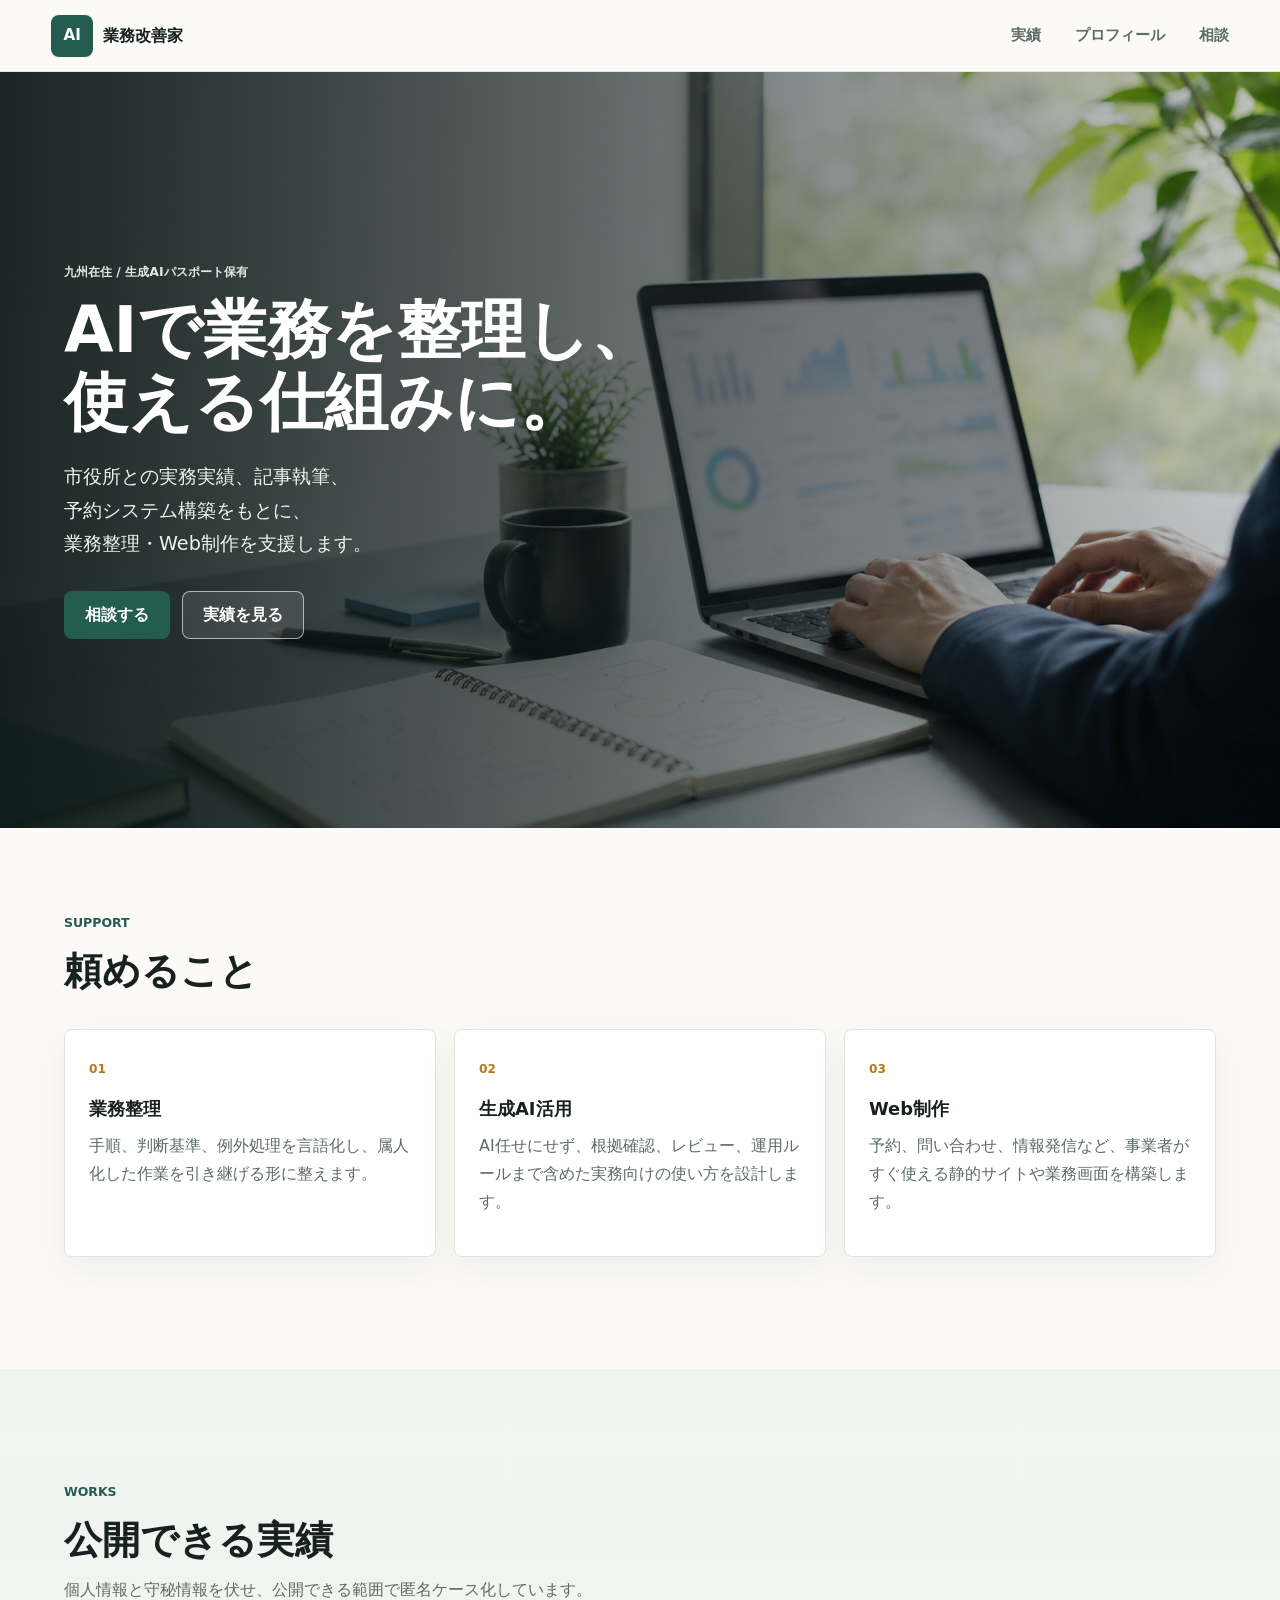
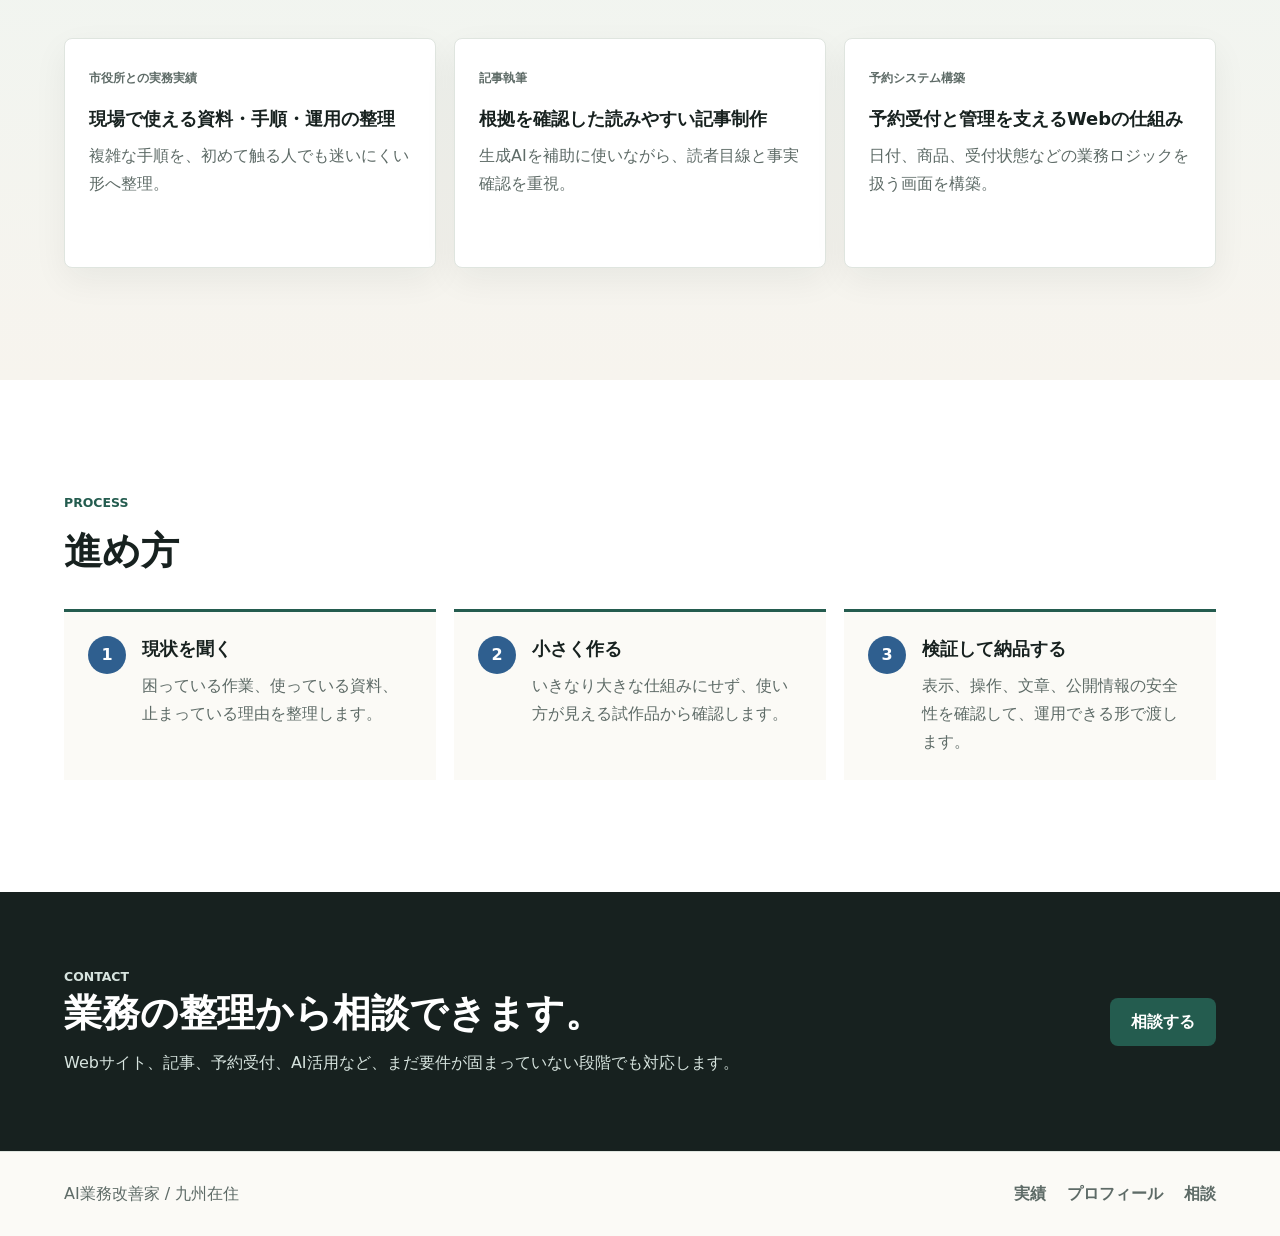
==== index.html @ 72904d9c "Create portfolio site for GitHub Pages" ====
<!doctype html>
<html lang="ja">
  <head>
    <meta charset="utf-8">
    <meta name="viewport" content="width=device-width, initial-scale=1">
    <title>AI業務改善家 | 生成AIを活用した業務整理・Web制作</title>
    <meta name="description" content="九州在住のAI業務改善家。生成AIパスポートを保有し、市役所との実務実績、記事執筆、予約システム構築をもとに、業務整理と仕組み化を支援します。">
    <link rel="stylesheet" href="assets/styles.css">
  </head>
  <body>
    <header class="site-header">
      <a class="brand" href="index.html" aria-label="トップページへ">
        <span class="brand-mark">AI</span>
        <span class="brand-text">業務改善家</span>
      </a>
      <nav class="site-nav" aria-label="主要ナビゲーション">
        <a href="works/">実績</a>
        <a href="about/">プロフィール</a>
        <a href="contact/">相談</a>
      </nav>
    </header>

    <main>
      <section class="hero">
        <div class="hero-inner">
          <p class="eyebrow">九州在住 / 生成AIパスポート保有</p>
          <h1>AIで業務を整理し、<br>使える仕組みに。</h1>
          <p class="hero-copy">
            市役所との実務実績、記事執筆、<br>
            予約システム構築をもとに、<br>
            業務整理・Web制作を支援します。
          </p>
          <div class="hero-actions" aria-label="主要アクション">
            <a class="button primary" href="contact/">相談する</a>
            <a class="button secondary" href="works/">実績を見る</a>
          </div>
        </div>
      </section>

      <section class="section intro-section" aria-labelledby="support-title">
        <div class="section-heading">
          <p class="eyebrow dark">Support</p>
          <h2 id="support-title">頼めること</h2>
        </div>
        <div class="feature-grid">
          <article class="feature-card">
            <span class="number">01</span>
            <h3>業務整理</h3>
            <p>手順、判断基準、例外処理を言語化し、属人化した作業を引き継げる形に整えます。</p>
          </article>
          <article class="feature-card">
            <span class="number">02</span>
            <h3>生成AI活用</h3>
            <p>AI任せにせず、根拠確認、レビュー、運用ルールまで含めた実務向けの使い方を設計します。</p>
          </article>
          <article class="feature-card">
            <span class="number">03</span>
            <h3>Web制作</h3>
            <p>予約、問い合わせ、情報発信など、事業者がすぐ使える静的サイトや業務画面を構築します。</p>
          </article>
        </div>
      </section>

      <section class="section band" aria-labelledby="works-title">
        <div class="section-heading">
          <p class="eyebrow dark">Works</p>
          <h2 id="works-title">公開できる実績</h2>
          <p>個人情報と守秘情報を伏せ、公開できる範囲で匿名ケース化しています。</p>
        </div>
        <div class="work-grid">
          <a class="work-card" href="works/city-office-support/">
            <p class="tag">市役所との実務実績</p>
            <h3>現場で使える資料・手順・運用の整理</h3>
            <p>複雑な手順を、初めて触る人でも迷いにくい形へ整理。</p>
          </a>
          <a class="work-card" href="works/writing/">
            <p class="tag">記事執筆</p>
            <h3>根拠を確認した読みやすい記事制作</h3>
            <p>生成AIを補助に使いながら、読者目線と事実確認を重視。</p>
          </a>
          <a class="work-card" href="works/reservation-system/">
            <p class="tag">予約システム構築</p>
            <h3>予約受付と管理を支えるWebの仕組み</h3>
            <p>日付、商品、受付状態などの業務ロジックを扱う画面を構築。</p>
          </a>
        </div>
      </section>

      <section class="section process-section" aria-labelledby="process-title">
        <div class="section-heading">
          <p class="eyebrow dark">Process</p>
          <h2 id="process-title">進め方</h2>
        </div>
        <ol class="process-list">
          <li>
            <span>1</span>
            <div>
              <h3>現状を聞く</h3>
              <p>困っている作業、使っている資料、止まっている理由を整理します。</p>
            </div>
          </li>
          <li>
            <span>2</span>
            <div>
              <h3>小さく作る</h3>
              <p>いきなり大きな仕組みにせず、使い方が見える試作品から確認します。</p>
            </div>
          </li>
          <li>
            <span>3</span>
            <div>
              <h3>検証して納品する</h3>
              <p>表示、操作、文章、公開情報の安全性を確認して、運用できる形で渡します。</p>
            </div>
          </li>
        </ol>
      </section>

      <section class="cta-section" aria-labelledby="cta-title">
        <div>
          <p class="eyebrow">Contact</p>
          <h2 id="cta-title">業務の整理から相談できます。</h2>
          <p>Webサイト、記事、予約受付、AI活用など、まだ要件が固まっていない段階でも対応します。</p>
        </div>
        <a class="button primary" href="contact/">相談する</a>
      </section>
    </main>

    <footer class="site-footer">
      <p>AI業務改善家 / 九州在住</p>
      <p><a href="works/">実績</a> <a href="about/">プロフィール</a> <a href="contact/">相談</a></p>
    </footer>
  </body>
</html>
---- assets/styles.css ----
:root {
  --ink: #17211f;
  --muted: #5e6b67;
  --paper: #fbfaf6;
  --surface: #ffffff;
  --line: #dfe5df;
  --green: #245c4f;
  --blue: #2f5f8f;
  --amber: #b7791f;
  --soft-green: #e8f0eb;
  --soft-blue: #eaf1f8;
  --shadow: 0 18px 50px rgba(23, 33, 31, 0.12);
}

* {
  box-sizing: border-box;
}

html {
  scroll-behavior: smooth;
}

body {
  margin: 0;
  color: var(--ink);
  font-family: "Yu Gothic", "Hiragino Kaku Gothic ProN", "Meiryo", system-ui, sans-serif;
  line-height: 1.75;
  background: var(--paper);
  overflow-x: hidden;
}

a {
  color: inherit;
  text-decoration: none;
}

img {
  max-width: 100%;
  display: block;
}

.site-header {
  position: sticky;
  top: 0;
  z-index: 20;
  display: flex;
  align-items: center;
  justify-content: space-between;
  gap: 24px;
  min-height: 72px;
  padding: 12px clamp(20px, 4vw, 56px);
  background: rgba(251, 250, 246, 0.92);
  border-bottom: 1px solid rgba(223, 229, 223, 0.9);
  backdrop-filter: blur(16px);
}

.brand {
  display: inline-flex;
  align-items: center;
  gap: 10px;
  font-weight: 700;
}

.brand-mark {
  display: inline-grid;
  place-items: center;
  width: 42px;
  height: 42px;
  color: #fff;
  background: var(--green);
  border-radius: 8px;
  font-size: 0.95rem;
}

.brand-text {
  white-space: nowrap;
}

.site-nav {
  display: flex;
  align-items: center;
  gap: clamp(14px, 3vw, 34px);
  color: var(--muted);
  font-size: 0.95rem;
  font-weight: 700;
}

.site-nav a:hover,
.site-footer a:hover {
  color: var(--green);
}

.hero {
  position: relative;
  min-height: min(760px, 84vh);
  display: grid;
  align-items: center;
  padding: clamp(64px, 12vw, 128px) clamp(20px, 5vw, 72px);
  color: #fff;
  background:
    linear-gradient(90deg, rgba(13, 25, 23, 0.92), rgba(13, 25, 23, 0.62) 48%, rgba(13, 25, 23, 0.18)),
    url("hero-workspace.png") center / cover no-repeat;
}

.hero-inner {
  width: 100%;
  max-width: 760px;
  min-width: 0;
}

.eyebrow {
  margin: 0 0 12px;
  color: #dceae4;
  font-size: 0.78rem;
  font-weight: 800;
  text-transform: uppercase;
}

.eyebrow.dark {
  color: var(--green);
}

h1,
h2,
h3,
p {
  margin-top: 0;
}

h1 {
  max-width: 820px;
  margin-bottom: 22px;
  font-size: clamp(2.45rem, 5vw, 4.7rem);
  line-height: 1.12;
  font-weight: 800;
  overflow-wrap: anywhere;
}

h2 {
  margin-bottom: 12px;
  font-size: clamp(1.9rem, 3vw, 2.8rem);
  line-height: 1.28;
}

h3 {
  margin-bottom: 10px;
  font-size: 1.12rem;
  line-height: 1.45;
}

.hero-copy {
  width: 100%;
  max-width: 640px;
  margin-bottom: 30px;
  color: #edf5f1;
  font-size: clamp(1rem, 2vw, 1.2rem);
  line-break: anywhere;
  overflow-wrap: anywhere;
  word-break: break-all;
}

.hero-actions,
.page-actions {
  display: flex;
  flex-wrap: wrap;
  gap: 12px;
}

.button {
  display: inline-flex;
  align-items: center;
  justify-content: center;
  min-height: 48px;
  padding: 12px 20px;
  border: 1px solid transparent;
  border-radius: 8px;
  font-weight: 800;
  line-height: 1.2;
}

.button.primary {
  color: #fff;
  background: var(--green);
}

.button.secondary {
  color: #fff;
  border-color: rgba(255, 255, 255, 0.6);
  background: rgba(255, 255, 255, 0.1);
}

.button.outline {
  color: var(--green);
  border-color: var(--green);
  background: transparent;
}

.button:hover {
  transform: translateY(-1px);
}

.section {
  padding: clamp(60px, 9vw, 112px) clamp(20px, 5vw, 72px);
}

.section-heading {
  max-width: 760px;
  margin-bottom: 34px;
}

.section-heading p {
  color: var(--muted);
}

.intro-section {
  padding-top: clamp(48px, 7vw, 84px);
}

.feature-grid,
.work-grid,
.value-grid {
  display: grid;
  grid-template-columns: repeat(3, minmax(0, 1fr));
  gap: 18px;
}

.feature-card,
.work-card,
.value-card,
.contact-card,
.case-panel {
  border: 1px solid var(--line);
  border-radius: 8px;
  background: var(--surface);
  box-shadow: 0 12px 34px rgba(23, 33, 31, 0.06);
}

.feature-card,
.work-card,
.value-card {
  padding: 24px;
}

.feature-card p,
.work-card p,
.value-card p {
  color: var(--muted);
}

.number,
.tag {
  display: inline-block;
  margin-bottom: 16px;
  color: var(--amber);
  font-size: 0.76rem;
  font-weight: 800;
}

.work-card {
  min-height: 230px;
  transition: border-color 0.2s ease, transform 0.2s ease, box-shadow 0.2s ease;
}

.work-card:hover {
  border-color: var(--green);
  transform: translateY(-3px);
  box-shadow: var(--shadow);
}

.band {
  background: linear-gradient(180deg, #eef5f1, #f7f4ee);
}

.process-section {
  background: var(--surface);
}

.process-list {
  display: grid;
  grid-template-columns: repeat(3, minmax(0, 1fr));
  gap: 18px;
  margin: 0;
  padding: 0;
  list-style: none;
}

.process-list li {
  display: flex;
  gap: 16px;
  padding: 24px;
  border-top: 3px solid var(--green);
  background: var(--paper);
}

.process-list span {
  flex: 0 0 auto;
  display: inline-grid;
  place-items: center;
  width: 38px;
  height: 38px;
  color: #fff;
  background: var(--blue);
  border-radius: 50%;
  font-weight: 800;
}

.process-list p {
  margin-bottom: 0;
  color: var(--muted);
}

.cta-section {
  display: flex;
  align-items: center;
  justify-content: space-between;
  gap: 24px;
  padding: clamp(44px, 7vw, 74px) clamp(20px, 5vw, 72px);
  color: #fff;
  background: var(--ink);
}

.cta-section > div {
  max-width: 760px;
}

.cta-section p {
  margin-bottom: 0;
  color: #d7e4df;
}

.site-footer {
  display: flex;
  align-items: center;
  justify-content: space-between;
  gap: 16px;
  padding: 28px clamp(20px, 5vw, 72px);
  color: var(--muted);
  border-top: 1px solid var(--line);
}

.site-footer p {
  margin-bottom: 0;
}

.site-footer a {
  margin-left: 16px;
  font-weight: 700;
}

.page-hero {
  padding: clamp(72px, 10vw, 132px) clamp(20px, 5vw, 72px) clamp(48px, 7vw, 84px);
  background: linear-gradient(135deg, var(--soft-green), #f8f2e8 62%, var(--soft-blue));
}

.page-hero-inner {
  max-width: 900px;
}

.page-hero h1 {
  color: var(--ink);
  font-size: clamp(2.25rem, 4.5vw, 4rem);
}

.page-hero p {
  max-width: 760px;
  color: var(--muted);
  font-size: 1.06rem;
}

.case-grid {
  display: grid;
  grid-template-columns: minmax(0, 1.5fr) minmax(280px, 0.8fr);
  gap: 24px;
  align-items: start;
}

.case-panel {
  padding: clamp(24px, 4vw, 34px);
}

.case-panel + .case-panel {
  margin-top: 18px;
}

.case-panel p,
.case-panel li {
  color: var(--muted);
}

.case-panel ul {
  margin: 0;
  padding-left: 1.2em;
}

.meta-list {
  display: grid;
  gap: 14px;
  margin: 0;
}

.meta-list div {
  padding-bottom: 14px;
  border-bottom: 1px solid var(--line);
}

.meta-list dt {
  color: var(--green);
  font-size: 0.8rem;
  font-weight: 800;
}

.meta-list dd {
  margin: 4px 0 0;
  color: var(--muted);
}

.privacy-note {
  padding: 18px;
  border-left: 4px solid var(--amber);
  background: #fff7e8;
  color: #5b4425;
}

.contact-layout {
  display: grid;
  grid-template-columns: minmax(0, 1fr) minmax(280px, 420px);
  gap: 24px;
  align-items: start;
}

.contact-card {
  padding: clamp(24px, 4vw, 34px);
}

.check-list {
  margin: 0;
  padding-left: 1.2em;
}

.check-list li {
  margin-bottom: 10px;
  color: var(--muted);
}

@media (max-width: 860px) {
  .site-header,
  .site-footer,
  .cta-section {
    align-items: flex-start;
    flex-direction: column;
  }

  .hero {
    min-height: 76vh;
    background:
      linear-gradient(180deg, rgba(13, 25, 23, 0.9), rgba(13, 25, 23, 0.72)),
      url("hero-workspace.png") center / cover no-repeat;
  }

  .feature-grid,
  .work-grid,
  .value-grid,
  .process-list,
  .case-grid,
  .contact-layout {
    grid-template-columns: 1fr;
  }
}

@media (max-width: 560px) {
  .site-nav {
    display: grid;
    grid-template-columns: repeat(3, minmax(0, 1fr));
    width: 100%;
    gap: 8px;
    text-align: center;
  }

  .site-nav a {
    min-width: 0;
    white-space: nowrap;
  }

  .brand-text {
    font-size: 0.95rem;
  }

  h1 {
    font-size: 2rem;
  }

  .button {
    width: 100%;
  }
}
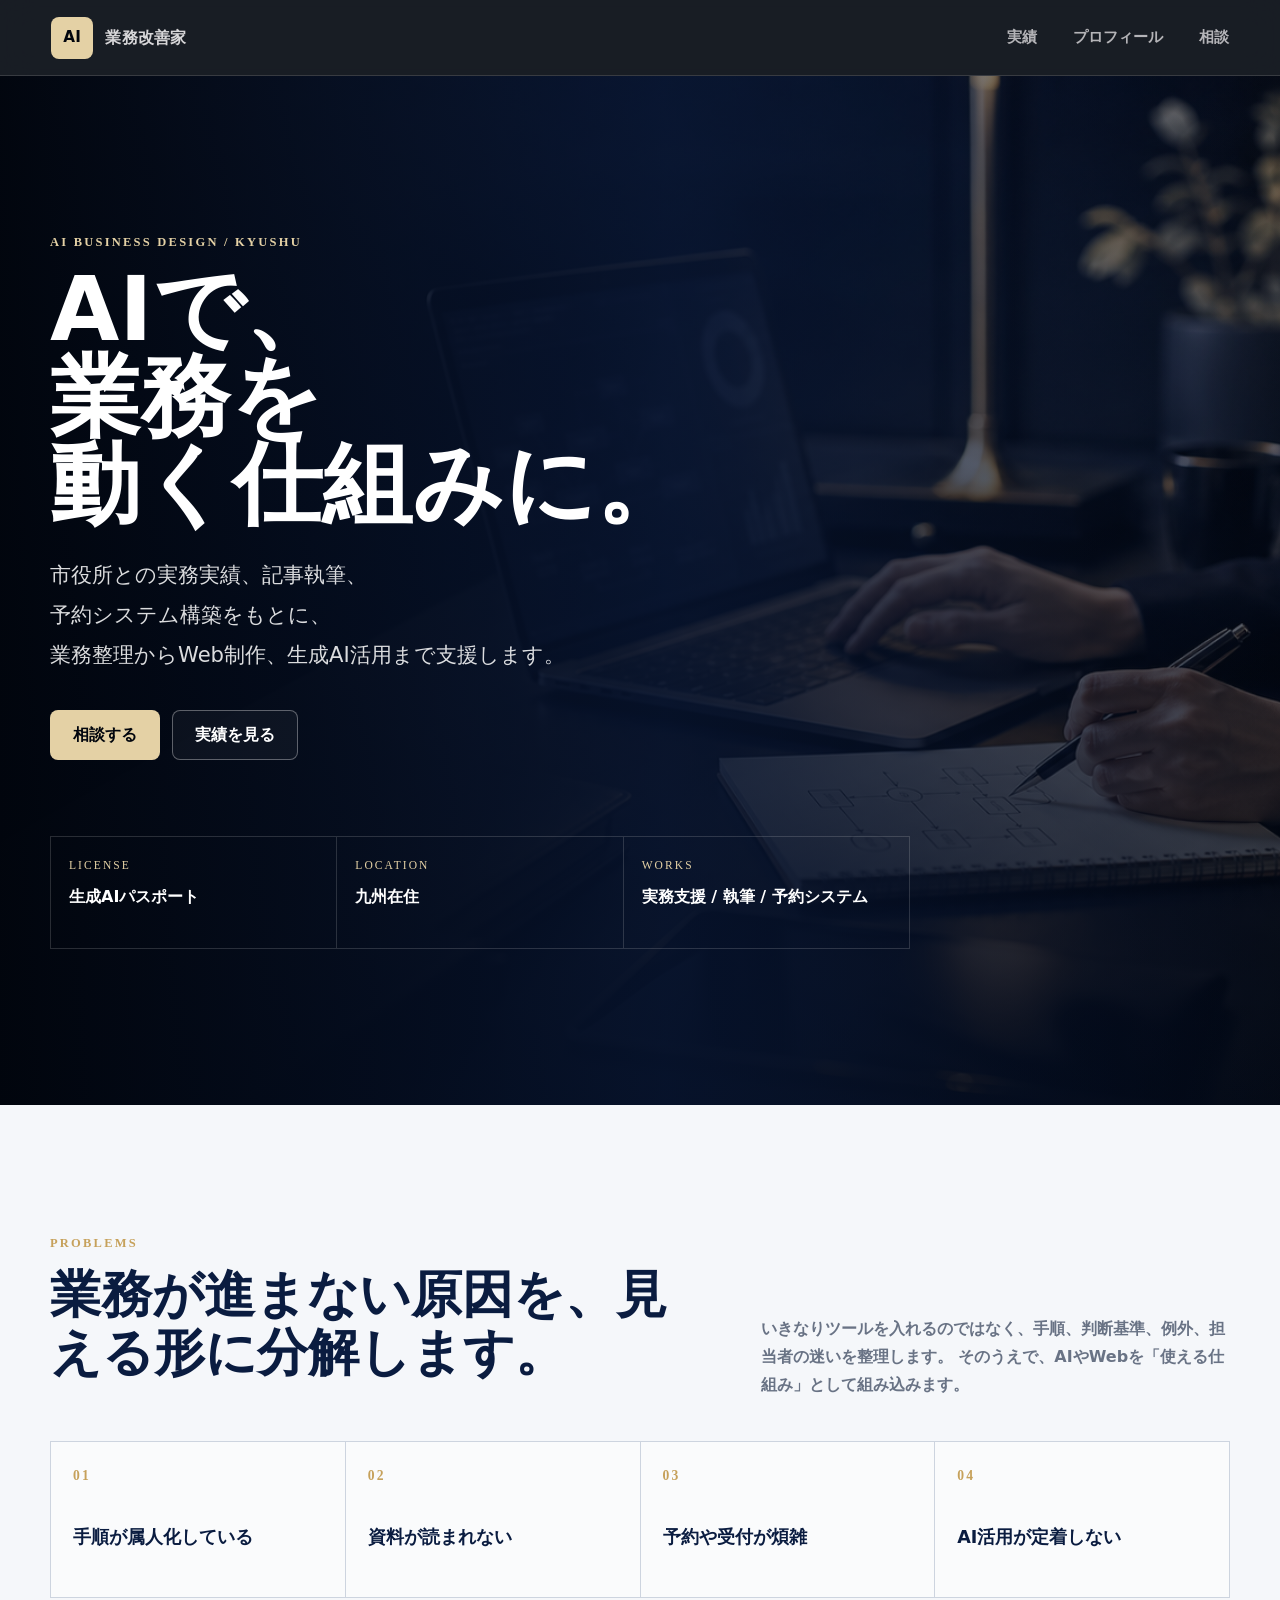
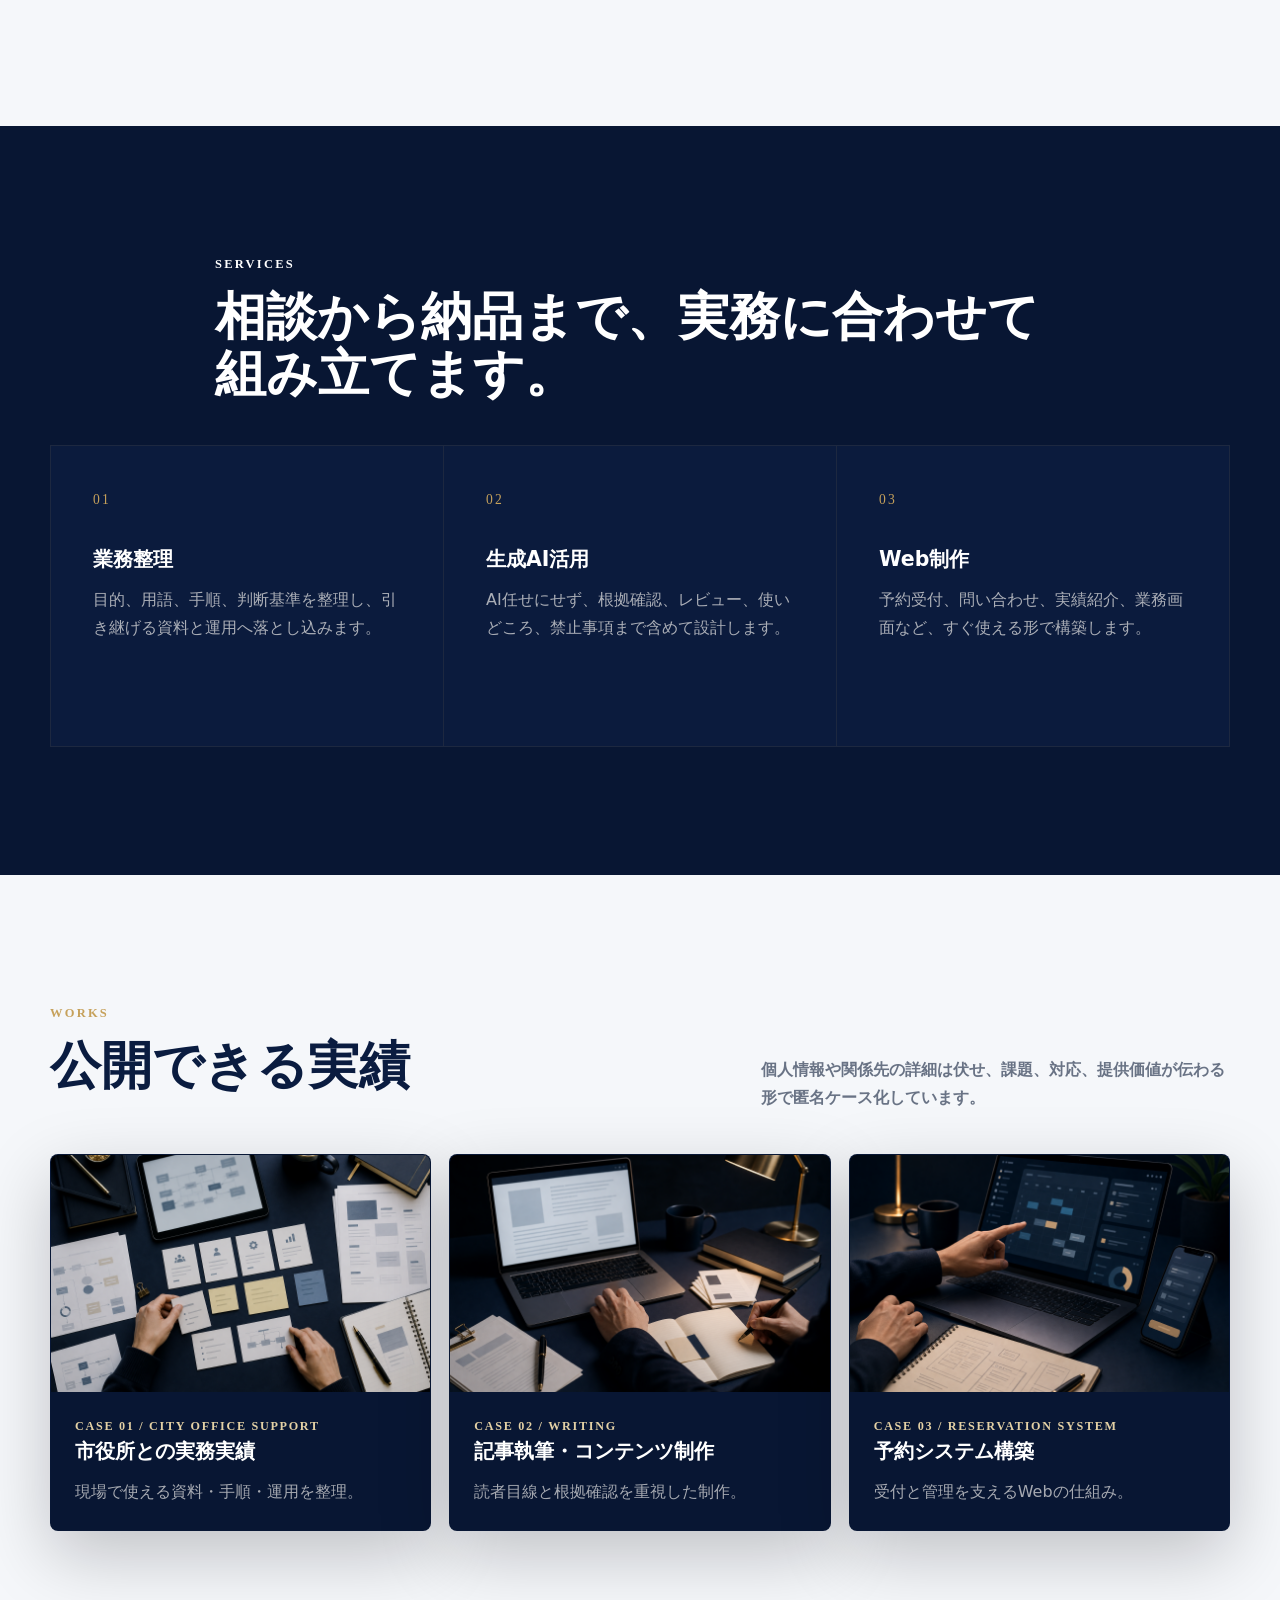
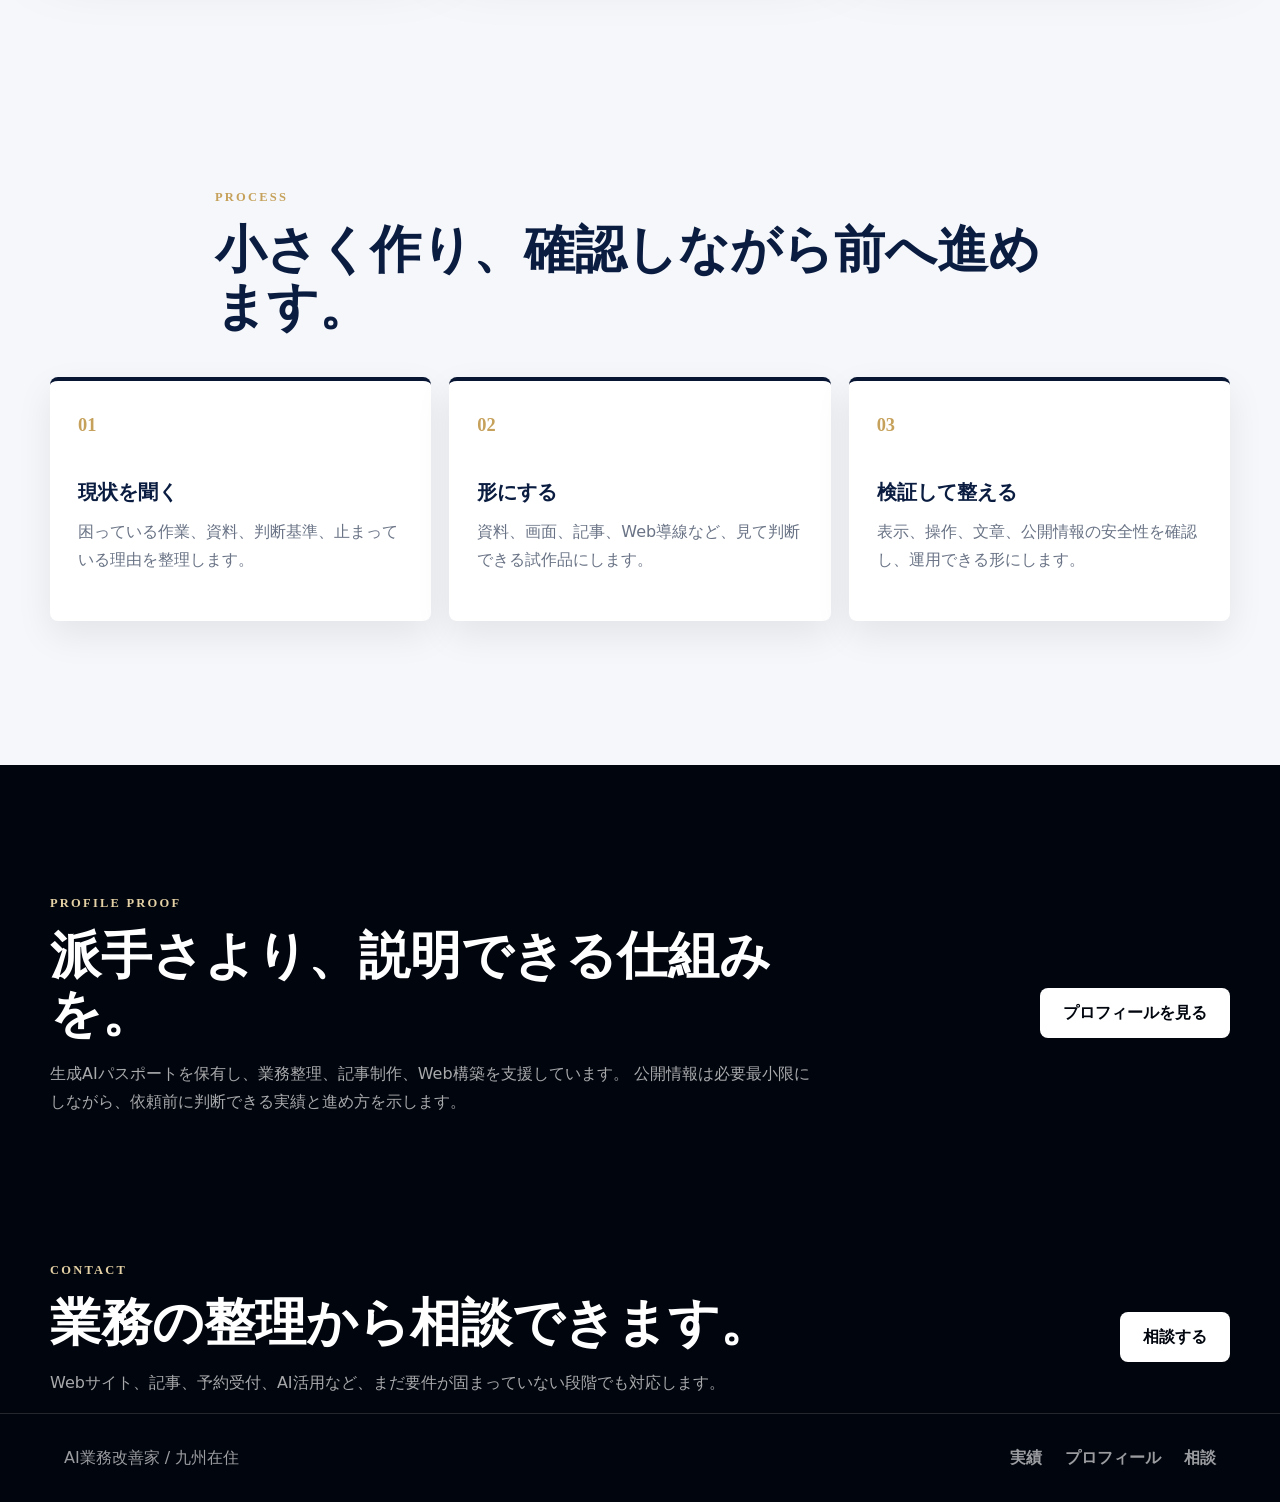
==== commit 8a059b9b: "Redesign portfolio with dark navy LP style" ====
--- a/index.html
+++ b/index.html
@@ -21,108 +21,163 @@
     </header>
 
     <main>
-      <section class="hero">
-        <div class="hero-inner">
-          <p class="eyebrow">九州在住 / 生成AIパスポート保有</p>
-          <h1>AIで業務を整理し、<br>使える仕組みに。</h1>
+      <section class="hero hero-home">
+        <div class="hero-shade"></div>
+        <div class="container hero-content">
+          <p class="section-kicker light">AI Business Design / Kyushu</p>
+          <h1>AIで、<br>業務を<br>動く仕組みに。</h1>
           <p class="hero-copy">
             市役所との実務実績、記事執筆、<br>
             予約システム構築をもとに、<br>
-            業務整理・Web制作を支援します。
+            業務整理からWeb制作、生成AI活用まで支援します。
           </p>
           <div class="hero-actions" aria-label="主要アクション">
             <a class="button primary" href="contact/">相談する</a>
-            <a class="button secondary" href="works/">実績を見る</a>
+            <a class="button ghost" href="works/">実績を見る</a>
           </div>
+          <dl class="hero-proof" aria-label="公開プロフィール">
+            <div>
+              <dt>License</dt>
+              <dd>生成AIパスポート</dd>
+            </div>
+            <div>
+              <dt>Location</dt>
+              <dd>九州在住</dd>
+            </div>
+            <div>
+              <dt>Works</dt>
+              <dd>実務支援 / 執筆 / 予約システム</dd>
+            </div>
+          </dl>
         </div>
       </section>
 
-      <section class="section intro-section" aria-labelledby="support-title">
-        <div class="section-heading">
-          <p class="eyebrow dark">Support</p>
-          <h2 id="support-title">頼めること</h2>
+      <section class="section light-section" aria-labelledby="problem-title">
+        <div class="container split-heading">
+          <div>
+            <p class="section-kicker">Problems</p>
+            <h2 id="problem-title">業務が進まない原因を、見える形に分解します。</h2>
+          </div>
+          <p>
+            いきなりツールを入れるのではなく、手順、判断基準、例外、担当者の迷いを整理します。
+            そのうえで、AIやWebを「使える仕組み」として組み込みます。
+          </p>
         </div>
-        <div class="feature-grid">
-          <article class="feature-card">
-            <span class="number">01</span>
+        <div class="container problem-strip" aria-label="よくある課題">
+          <div><span>01</span>手順が属人化している</div>
+          <div><span>02</span>資料が読まれない</div>
+          <div><span>03</span>予約や受付が煩雑</div>
+          <div><span>04</span>AI活用が定着しない</div>
+        </div>
+      </section>
+
+      <section class="section navy-section" aria-labelledby="service-title">
+        <div class="container section-heading invert">
+          <p class="section-kicker light">Services</p>
+          <h2 id="service-title">相談から納品まで、実務に合わせて組み立てます。</h2>
+        </div>
+        <div class="container service-grid">
+          <article class="service-card">
+            <span class="card-number">01</span>
             <h3>業務整理</h3>
-            <p>手順、判断基準、例外処理を言語化し、属人化した作業を引き継げる形に整えます。</p>
+            <p>目的、用語、手順、判断基準を整理し、引き継げる資料と運用へ落とし込みます。</p>
           </article>
-          <article class="feature-card">
-            <span class="number">02</span>
+          <article class="service-card">
+            <span class="card-number">02</span>
             <h3>生成AI活用</h3>
-            <p>AI任せにせず、根拠確認、レビュー、運用ルールまで含めた実務向けの使い方を設計します。</p>
+            <p>AI任せにせず、根拠確認、レビュー、使いどころ、禁止事項まで含めて設計します。</p>
           </article>
-          <article class="feature-card">
-            <span class="number">03</span>
+          <article class="service-card">
+            <span class="card-number">03</span>
             <h3>Web制作</h3>
-            <p>予約、問い合わせ、情報発信など、事業者がすぐ使える静的サイトや業務画面を構築します。</p>
+            <p>予約受付、問い合わせ、実績紹介、業務画面など、すぐ使える形で構築します。</p>
           </article>
         </div>
       </section>
 
-      <section class="section band" aria-labelledby="works-title">
-        <div class="section-heading">
-          <p class="eyebrow dark">Works</p>
-          <h2 id="works-title">公開できる実績</h2>
-          <p>個人情報と守秘情報を伏せ、公開できる範囲で匿名ケース化しています。</p>
+      <section class="section works-section" aria-labelledby="works-title">
+        <div class="container split-heading">
+          <div>
+            <p class="section-kicker">Works</p>
+            <h2 id="works-title">公開できる実績</h2>
+          </div>
+          <p>個人情報や関係先の詳細は伏せ、課題、対応、提供価値が伝わる形で匿名ケース化しています。</p>
         </div>
-        <div class="work-grid">
-          <a class="work-card" href="works/city-office-support/">
-            <p class="tag">市役所との実務実績</p>
-            <h3>現場で使える資料・手順・運用の整理</h3>
-            <p>複雑な手順を、初めて触る人でも迷いにくい形へ整理。</p>
+        <div class="container visual-card-grid">
+          <a class="visual-card" href="works/city-office-support/">
+            <img src="assets/work-office-flow.png" alt="業務整理を表すプロセスカードと資料">
+            <div>
+              <p class="tag">Case 01 / City Office Support</p>
+              <h3>市役所との実務実績</h3>
+              <p>現場で使える資料・手順・運用を整理。</p>
+            </div>
           </a>
-          <a class="work-card" href="works/writing/">
-            <p class="tag">記事執筆</p>
-            <h3>根拠を確認した読みやすい記事制作</h3>
-            <p>生成AIを補助に使いながら、読者目線と事実確認を重視。</p>
+          <a class="visual-card" href="works/writing/">
+            <img src="assets/work-writing-desk.png" alt="記事執筆を表すノートとラップトップ">
+            <div>
+              <p class="tag">Case 02 / Writing</p>
+              <h3>記事執筆・コンテンツ制作</h3>
+              <p>読者目線と根拠確認を重視した制作。</p>
+            </div>
           </a>
-          <a class="work-card" href="works/reservation-system/">
-            <p class="tag">予約システム構築</p>
-            <h3>予約受付と管理を支えるWebの仕組み</h3>
-            <p>日付、商品、受付状態などの業務ロジックを扱う画面を構築。</p>
+          <a class="visual-card" href="works/reservation-system/">
+            <img src="assets/work-reservation-system.png" alt="予約システムを表す抽象的な管理画面">
+            <div>
+              <p class="tag">Case 03 / Reservation System</p>
+              <h3>予約システム構築</h3>
+              <p>受付と管理を支えるWebの仕組み。</p>
+            </div>
           </a>
         </div>
       </section>
 
       <section class="section process-section" aria-labelledby="process-title">
-        <div class="section-heading">
-          <p class="eyebrow dark">Process</p>
-          <h2 id="process-title">進め方</h2>
+        <div class="container section-heading">
+          <p class="section-kicker">Process</p>
+          <h2 id="process-title">小さく作り、確認しながら前へ進めます。</h2>
         </div>
-        <ol class="process-list">
+        <ol class="container process-list">
           <li>
-            <span>1</span>
-            <div>
-              <h3>現状を聞く</h3>
-              <p>困っている作業、使っている資料、止まっている理由を整理します。</p>
-            </div>
+            <span>01</span>
+            <h3>現状を聞く</h3>
+            <p>困っている作業、資料、判断基準、止まっている理由を整理します。</p>
           </li>
           <li>
-            <span>2</span>
-            <div>
-              <h3>小さく作る</h3>
-              <p>いきなり大きな仕組みにせず、使い方が見える試作品から確認します。</p>
-            </div>
+            <span>02</span>
+            <h3>形にする</h3>
+            <p>資料、画面、記事、Web導線など、見て判断できる試作品にします。</p>
           </li>
           <li>
-            <span>3</span>
-            <div>
-              <h3>検証して納品する</h3>
-              <p>表示、操作、文章、公開情報の安全性を確認して、運用できる形で渡します。</p>
-            </div>
+            <span>03</span>
+            <h3>検証して整える</h3>
+            <p>表示、操作、文章、公開情報の安全性を確認し、運用できる形にします。</p>
           </li>
         </ol>
       </section>
 
+      <section class="section profile-proof-section" aria-labelledby="profile-proof-title">
+        <div class="container profile-proof">
+          <div>
+            <p class="section-kicker light">Profile Proof</p>
+            <h2 id="profile-proof-title">派手さより、説明できる仕組みを。</h2>
+            <p>
+              生成AIパスポートを保有し、業務整理、記事制作、Web構築を支援しています。
+              公開情報は必要最小限にしながら、依頼前に判断できる実績と進め方を示します。
+            </p>
+          </div>
+          <a class="button primary light" href="about/">プロフィールを見る</a>
+        </div>
+      </section>
+
       <section class="cta-section" aria-labelledby="cta-title">
-        <div>
-          <p class="eyebrow">Contact</p>
-          <h2 id="cta-title">業務の整理から相談できます。</h2>
-          <p>Webサイト、記事、予約受付、AI活用など、まだ要件が固まっていない段階でも対応します。</p>
+        <div class="container cta-inner">
+          <div>
+            <p class="section-kicker light">Contact</p>
+            <h2 id="cta-title">業務の整理から相談できます。</h2>
+            <p>Webサイト、記事、予約受付、AI活用など、まだ要件が固まっていない段階でも対応します。</p>
+          </div>
+          <a class="button primary light" href="contact/">相談する</a>
         </div>
-        <a class="button primary" href="contact/">相談する</a>
       </section>
     </main>
 
--- a/assets/styles.css
+++ b/assets/styles.css
@@ -1,15 +1,19 @@
 :root {
-  --ink: #17211f;
-  --muted: #5e6b67;
-  --paper: #fbfaf6;
-  --surface: #ffffff;
-  --line: #dfe5df;
-  --green: #245c4f;
-  --blue: #2f5f8f;
-  --amber: #b7791f;
-  --soft-green: #e8f0eb;
-  --soft-blue: #eaf1f8;
-  --shadow: 0 18px 50px rgba(23, 33, 31, 0.12);
+  --navy-950: #01050d;
+  --navy-900: #081633;
+  --navy-800: #0a1c40;
+  --navy-700: #102958;
+  --mist: #f5f7fa;
+  --mist-2: #e6eaf2;
+  --line: #cdd4df;
+  --line-dark: #1d2840;
+  --ink: #0a1c40;
+  --muted: #697385;
+  --on-dark: #d7d7d9;
+  --white: #ffffff;
+  --champagne: #c6a15b;
+  --champagne-soft: #e4d1a5;
+  --shadow: 0 24px 70px rgba(1, 5, 13, 0.22);
 }
 
 * {
@@ -25,7 +29,7 @@
   color: var(--ink);
   font-family: "Yu Gothic", "Hiragino Kaku Gothic ProN", "Meiryo", system-ui, sans-serif;
   line-height: 1.75;
-  background: var(--paper);
+  background: var(--mist);
   overflow-x: hidden;
 }
 
@@ -35,8 +39,13 @@
 }
 
 img {
+  display: block;
   max-width: 100%;
-  display: block;
+}
+
+.container {
+  width: min(1180px, calc(100% - 48px));
+  margin-inline: auto;
 }
 
 .site-header {
@@ -47,18 +56,20 @@
   align-items: center;
   justify-content: space-between;
   gap: 24px;
-  min-height: 72px;
+  min-height: 76px;
   padding: 12px clamp(20px, 4vw, 56px);
-  background: rgba(251, 250, 246, 0.92);
-  border-bottom: 1px solid rgba(223, 229, 223, 0.9);
+  color: var(--on-dark);
+  background: rgba(1, 5, 13, 0.9);
+  border-bottom: 1px solid rgba(215, 215, 217, 0.16);
   backdrop-filter: blur(16px);
 }
 
 .brand {
   display: inline-flex;
   align-items: center;
-  gap: 10px;
-  font-weight: 700;
+  gap: 12px;
+  font-weight: 800;
+  letter-spacing: 0.02em;
 }
 
 .brand-mark {
@@ -66,10 +77,11 @@
   place-items: center;
   width: 42px;
   height: 42px;
-  color: #fff;
-  background: var(--green);
+  color: var(--navy-950);
+  background: var(--champagne-soft);
   border-radius: 8px;
   font-size: 0.95rem;
+  font-weight: 900;
 }
 
 .brand-text {
@@ -79,45 +91,22 @@
 .site-nav {
   display: flex;
   align-items: center;
-  gap: clamp(14px, 3vw, 34px);
-  color: var(--muted);
-  font-size: 0.95rem;
-  font-weight: 700;
+  gap: clamp(16px, 3vw, 36px);
+  color: rgba(215, 215, 217, 0.82);
+  font-size: 0.94rem;
+  font-weight: 800;
+}
+
+.site-nav a,
+.site-footer a,
+.visual-card,
+.button {
+  transition: color 0.2s ease, border-color 0.2s ease, background 0.2s ease, transform 0.2s ease, opacity 0.2s ease;
 }
 
 .site-nav a:hover,
 .site-footer a:hover {
-  color: var(--green);
-}
-
-.hero {
-  position: relative;
-  min-height: min(760px, 84vh);
-  display: grid;
-  align-items: center;
-  padding: clamp(64px, 12vw, 128px) clamp(20px, 5vw, 72px);
-  color: #fff;
-  background:
-    linear-gradient(90deg, rgba(13, 25, 23, 0.92), rgba(13, 25, 23, 0.62) 48%, rgba(13, 25, 23, 0.18)),
-    url("hero-workspace.png") center / cover no-repeat;
-}
-
-.hero-inner {
-  width: 100%;
-  max-width: 760px;
-  min-width: 0;
-}
-
-.eyebrow {
-  margin: 0 0 12px;
-  color: #dceae4;
-  font-size: 0.78rem;
-  font-weight: 800;
-  text-transform: uppercase;
-}
-
-.eyebrow.dark {
-  color: var(--green);
+  color: var(--champagne-soft);
 }
 
 h1,
@@ -127,33 +116,84 @@
   margin-top: 0;
 }
 
+h1,
+h2,
+h3 {
+  letter-spacing: 0;
+}
+
 h1 {
-  max-width: 820px;
-  margin-bottom: 22px;
-  font-size: clamp(2.45rem, 5vw, 4.7rem);
+  max-width: 920px;
+  margin-bottom: 26px;
+  color: var(--white);
+  font-size: clamp(3rem, 7vw, 6.8rem);
+  line-height: 0.98;
+  font-weight: 900;
+}
+
+h2 {
+  margin-bottom: 18px;
+  font-size: clamp(2rem, 4vw, 4.25rem);
   line-height: 1.12;
-  font-weight: 800;
+  font-weight: 900;
+}
+
+h3 {
+  margin-bottom: 12px;
+  font-size: clamp(1.14rem, 1.6vw, 1.45rem);
+  line-height: 1.4;
+}
+
+p {
   overflow-wrap: anywhere;
 }
 
-h2 {
+.section-kicker {
   margin-bottom: 12px;
-  font-size: clamp(1.9rem, 3vw, 2.8rem);
-  line-height: 1.28;
-}
-
-h3 {
-  margin-bottom: 10px;
-  font-size: 1.12rem;
-  line-height: 1.45;
+  color: var(--champagne);
+  font-family: Georgia, "Times New Roman", serif;
+  font-size: 0.78rem;
+  font-weight: 700;
+  letter-spacing: 0.18em;
+  text-transform: uppercase;
+}
+
+.section-kicker.light {
+  color: var(--champagne-soft);
+}
+
+.hero {
+  position: relative;
+  min-height: min(840px, calc(100vh - 76px));
+  display: grid;
+  align-items: center;
+  overflow: hidden;
+}
+
+.hero-home {
+  background: url("hero-ai-consulting.png") center / cover no-repeat;
+}
+
+.hero-shade {
+  position: absolute;
+  inset: 0;
+  background:
+    linear-gradient(90deg, rgba(1, 5, 13, 0.96), rgba(8, 22, 51, 0.72) 52%, rgba(8, 22, 51, 0.16)),
+    linear-gradient(180deg, rgba(1, 5, 13, 0.2), rgba(1, 5, 13, 0.86));
+}
+
+.hero-content {
+  position: relative;
+  z-index: 1;
+  padding-block: clamp(88px, 13vw, 156px);
 }
 
 .hero-copy {
-  width: 100%;
-  max-width: 640px;
-  margin-bottom: 30px;
-  color: #edf5f1;
-  font-size: clamp(1rem, 2vw, 1.2rem);
+  width: min(720px, 100%);
+  margin-bottom: 34px;
+  color: rgba(255, 255, 255, 0.86);
+  font-size: clamp(1.05rem, 2vw, 1.32rem);
+  line-height: 1.9;
   line-break: anywhere;
   overflow-wrap: anywhere;
   word-break: break-all;
@@ -170,138 +210,233 @@
   display: inline-flex;
   align-items: center;
   justify-content: center;
-  min-height: 48px;
-  padding: 12px 20px;
+  min-height: 50px;
+  padding: 13px 22px;
   border: 1px solid transparent;
   border-radius: 8px;
+  font-weight: 900;
+  line-height: 1.2;
+}
+
+.button.primary {
+  color: var(--navy-950);
+  background: var(--champagne-soft);
+}
+
+.button.primary.light {
+  color: var(--navy-950);
+  background: var(--white);
+}
+
+.button.ghost {
+  color: var(--white);
+  border-color: rgba(215, 215, 217, 0.4);
+  background: rgba(255, 255, 255, 0.04);
+}
+
+.button.outline {
+  color: var(--navy-900);
+  border-color: var(--navy-900);
+}
+
+.button:hover {
+  transform: translateY(-2px);
+}
+
+.hero-proof {
+  display: grid;
+  grid-template-columns: repeat(3, minmax(0, 1fr));
+  width: min(860px, 100%);
+  margin: clamp(42px, 7vw, 76px) 0 0;
+  border-top: 1px solid rgba(215, 215, 217, 0.18);
+  border-left: 1px solid rgba(215, 215, 217, 0.18);
+}
+
+.hero-proof div {
+  min-height: 112px;
+  padding: 18px;
+  border-right: 1px solid rgba(215, 215, 217, 0.18);
+  border-bottom: 1px solid rgba(215, 215, 217, 0.18);
+}
+
+.hero-proof dt {
+  color: var(--champagne-soft);
+  font-family: Georgia, "Times New Roman", serif;
+  font-size: 0.72rem;
+  letter-spacing: 0.18em;
+  text-transform: uppercase;
+}
+
+.hero-proof dd {
+  margin: 8px 0 0;
+  color: var(--white);
   font-weight: 800;
-  line-height: 1.2;
-}
-
-.button.primary {
-  color: #fff;
-  background: var(--green);
-}
-
-.button.secondary {
-  color: #fff;
-  border-color: rgba(255, 255, 255, 0.6);
-  background: rgba(255, 255, 255, 0.1);
-}
-
-.button.outline {
-  color: var(--green);
-  border-color: var(--green);
-  background: transparent;
-}
-
-.button:hover {
-  transform: translateY(-1px);
 }
 
 .section {
-  padding: clamp(60px, 9vw, 112px) clamp(20px, 5vw, 72px);
+  padding-block: clamp(72px, 10vw, 132px);
+}
+
+.light-section,
+.works-section,
+.process-section {
+  background: var(--mist);
+}
+
+.navy-section {
+  color: var(--on-dark);
+  background: var(--navy-900);
 }
 
 .section-heading {
-  max-width: 760px;
+  max-width: 850px;
+  margin-bottom: 42px;
+}
+
+.section-heading.invert h2,
+.section-heading.invert p {
+  color: var(--white);
+}
+
+.split-heading {
+  display: grid;
+  grid-template-columns: minmax(0, 1.15fr) minmax(280px, 0.85fr);
+  gap: clamp(28px, 6vw, 76px);
+  align-items: end;
+  margin-bottom: 42px;
+}
+
+.split-heading > p {
+  margin-bottom: 0;
+  color: var(--muted);
+  font-weight: 700;
+}
+
+.problem-strip {
+  display: grid;
+  grid-template-columns: repeat(4, minmax(0, 1fr));
+  border-top: 1px solid var(--line);
+  border-left: 1px solid var(--line);
+}
+
+.problem-strip div {
+  min-height: 156px;
+  padding: 22px;
+  border-right: 1px solid var(--line);
+  border-bottom: 1px solid var(--line);
+  color: var(--ink);
+  font-size: 1.1rem;
+  font-weight: 900;
+  background: rgba(255, 255, 255, 0.56);
+}
+
+.problem-strip span,
+.card-number {
+  display: block;
   margin-bottom: 34px;
-}
-
-.section-heading p {
-  color: var(--muted);
-}
-
-.intro-section {
-  padding-top: clamp(48px, 7vw, 84px);
-}
-
-.feature-grid,
-.work-grid,
-.value-grid {
+  color: var(--champagne);
+  font-family: Georgia, "Times New Roman", serif;
+  font-size: 0.85rem;
+  letter-spacing: 0.16em;
+}
+
+.service-grid {
+  display: grid;
+  grid-template-columns: repeat(3, minmax(0, 1fr));
+  gap: 1px;
+  background: var(--line-dark);
+  border: 1px solid var(--line-dark);
+}
+
+.service-card {
+  min-height: 300px;
+  padding: clamp(26px, 4vw, 42px);
+  background: #0b1b3d;
+}
+
+.service-card h3 {
+  color: var(--white);
+}
+
+.service-card p {
+  margin-bottom: 0;
+  color: rgba(215, 215, 217, 0.78);
+}
+
+.visual-card-grid {
   display: grid;
   grid-template-columns: repeat(3, minmax(0, 1fr));
   gap: 18px;
 }
 
-.feature-card,
-.work-card,
-.value-card,
-.contact-card,
-.case-panel {
-  border: 1px solid var(--line);
+.visual-card {
+  display: grid;
+  overflow: hidden;
+  color: var(--white);
+  background: var(--navy-900);
+  border: 1px solid rgba(10, 28, 64, 0.14);
   border-radius: 8px;
-  background: var(--surface);
-  box-shadow: 0 12px 34px rgba(23, 33, 31, 0.06);
-}
-
-.feature-card,
-.work-card,
-.value-card {
+  box-shadow: var(--shadow);
+}
+
+.visual-card img {
+  width: 100%;
+  aspect-ratio: 16 / 10;
+  object-fit: cover;
+  transition: transform 0.5s ease;
+}
+
+.visual-card > div {
   padding: 24px;
 }
 
-.feature-card p,
-.work-card p,
-.value-card p {
-  color: var(--muted);
-}
-
-.number,
+.visual-card p {
+  margin-bottom: 0;
+  color: rgba(215, 215, 217, 0.76);
+}
+
+.visual-card:hover {
+  transform: translateY(-4px);
+}
+
+.visual-card:hover img {
+  transform: scale(1.04);
+}
+
 .tag {
-  display: inline-block;
-  margin-bottom: 16px;
-  color: var(--amber);
+  margin-bottom: 14px;
+  color: var(--champagne-soft) !important;
+  font-family: Georgia, "Times New Roman", serif;
   font-size: 0.76rem;
-  font-weight: 800;
-}
-
-.work-card {
-  min-height: 230px;
-  transition: border-color 0.2s ease, transform 0.2s ease, box-shadow 0.2s ease;
-}
-
-.work-card:hover {
-  border-color: var(--green);
-  transform: translateY(-3px);
-  box-shadow: var(--shadow);
-}
-
-.band {
-  background: linear-gradient(180deg, #eef5f1, #f7f4ee);
-}
-
-.process-section {
-  background: var(--surface);
+  font-weight: 700;
+  letter-spacing: 0.14em;
+  text-transform: uppercase;
 }
 
 .process-list {
   display: grid;
   grid-template-columns: repeat(3, minmax(0, 1fr));
   gap: 18px;
-  margin: 0;
   padding: 0;
   list-style: none;
 }
 
 .process-list li {
-  display: flex;
-  gap: 16px;
-  padding: 24px;
-  border-top: 3px solid var(--green);
-  background: var(--paper);
+  min-height: 244px;
+  padding: 28px;
+  background: var(--white);
+  border-top: 4px solid var(--navy-900);
+  border-radius: 8px;
+  box-shadow: 0 14px 36px rgba(1, 5, 13, 0.08);
 }
 
 .process-list span {
-  flex: 0 0 auto;
-  display: inline-grid;
-  place-items: center;
-  width: 38px;
-  height: 38px;
-  color: #fff;
-  background: var(--blue);
-  border-radius: 50%;
-  font-weight: 800;
+  display: block;
+  margin-bottom: 36px;
+  color: var(--champagne);
+  font-family: Georgia, "Times New Roman", serif;
+  font-size: 1.15rem;
+  font-weight: 900;
 }
 
 .process-list p {
@@ -309,23 +444,33 @@
   color: var(--muted);
 }
 
+.profile-proof-section,
 .cta-section {
+  color: var(--white);
+  background: var(--navy-950);
+}
+
+.profile-proof,
+.cta-inner {
   display: flex;
   align-items: center;
   justify-content: space-between;
-  gap: 24px;
-  padding: clamp(44px, 7vw, 74px) clamp(20px, 5vw, 72px);
-  color: #fff;
-  background: var(--ink);
-}
-
-.cta-section > div {
+  gap: 28px;
+}
+
+.profile-proof > div,
+.cta-inner > div {
   max-width: 760px;
 }
 
-.cta-section p {
-  margin-bottom: 0;
-  color: #d7e4df;
+.profile-proof p,
+.cta-inner p {
+  color: rgba(215, 215, 217, 0.78);
+}
+
+.navy-section .split-heading > p,
+.navy-section .check-list li {
+  color: rgba(215, 215, 217, 0.78);
 }
 
 .site-footer {
@@ -333,9 +478,10 @@
   align-items: center;
   justify-content: space-between;
   gap: 16px;
-  padding: 28px clamp(20px, 5vw, 72px);
-  color: var(--muted);
-  border-top: 1px solid var(--line);
+  padding: 30px clamp(20px, 5vw, 72px);
+  color: rgba(215, 215, 217, 0.72);
+  background: var(--navy-950);
+  border-top: 1px solid rgba(215, 215, 217, 0.16);
 }
 
 .site-footer p {
@@ -343,39 +489,76 @@
 }
 
 .site-footer a {
-  margin-left: 16px;
+  margin-left: 18px;
+  font-weight: 800;
+}
+
+.page-hero {
+  color: var(--white);
+  background: var(--navy-900);
+}
+
+.page-hero-inner {
+  display: grid;
+  grid-template-columns: minmax(0, 1.1fr) minmax(280px, 0.9fr);
+  gap: clamp(28px, 6vw, 78px);
+  align-items: end;
+  padding-block: clamp(82px, 12vw, 146px);
+}
+
+.page-hero-inner > *,
+.contact-layout > *,
+.about-layout > *,
+.case-grid > * {
+  min-width: 0;
+}
+
+.page-hero h1 {
+  color: var(--white);
+  font-size: clamp(2.45rem, 5vw, 5.6rem);
+  line-break: anywhere;
+  overflow-wrap: anywhere;
+  word-break: break-all;
+}
+
+.page-hero p {
+  color: rgba(215, 215, 217, 0.78);
   font-weight: 700;
 }
 
-.page-hero {
-  padding: clamp(72px, 10vw, 132px) clamp(20px, 5vw, 72px) clamp(48px, 7vw, 84px);
-  background: linear-gradient(135deg, var(--soft-green), #f8f2e8 62%, var(--soft-blue));
-}
-
-.page-hero-inner {
-  max-width: 900px;
-}
-
-.page-hero h1 {
-  color: var(--ink);
-  font-size: clamp(2.25rem, 4.5vw, 4rem);
-}
-
-.page-hero p {
-  max-width: 760px;
-  color: var(--muted);
-  font-size: 1.06rem;
-}
-
-.case-grid {
-  display: grid;
-  grid-template-columns: minmax(0, 1.5fr) minmax(280px, 0.8fr);
+.page-hero .hero-side {
+  border-top: 1px solid rgba(215, 215, 217, 0.22);
+  padding-top: 22px;
+  max-width: 100%;
+  overflow-wrap: anywhere;
+}
+
+.case-grid,
+.contact-layout,
+.about-layout {
+  display: grid;
+  grid-template-columns: minmax(0, 1.25fr) minmax(280px, 0.75fr);
   gap: 24px;
   align-items: start;
 }
 
-.case-panel {
-  padding: clamp(24px, 4vw, 34px);
+.case-panel,
+.contact-card,
+.value-card {
+  padding: clamp(24px, 4vw, 38px);
+  background: var(--white);
+  border: 1px solid rgba(10, 28, 64, 0.12);
+  border-radius: 8px;
+  box-shadow: 0 14px 36px rgba(1, 5, 13, 0.08);
+}
+
+.case-panel h2,
+.contact-card h2 {
+  font-size: clamp(1.45rem, 4vw, 2.35rem);
+  line-height: 1.22;
+  line-break: anywhere;
+  overflow-wrap: anywhere;
+  word-break: break-all;
 }
 
 .case-panel + .case-panel {
@@ -383,96 +566,131 @@
 }
 
 .case-panel p,
-.case-panel li {
+.case-panel li,
+.contact-card p,
+.contact-card li,
+.value-card p {
   color: var(--muted);
 }
 
-.case-panel ul {
-  margin: 0;
-  padding-left: 1.2em;
-}
-
-.meta-list {
-  display: grid;
-  gap: 14px;
-  margin: 0;
-}
-
-.meta-list div {
-  padding-bottom: 14px;
-  border-bottom: 1px solid var(--line);
-}
-
-.meta-list dt {
-  color: var(--green);
-  font-size: 0.8rem;
-  font-weight: 800;
-}
-
-.meta-list dd {
-  margin: 4px 0 0;
-  color: var(--muted);
-}
-
-.privacy-note {
-  padding: 18px;
-  border-left: 4px solid var(--amber);
-  background: #fff7e8;
-  color: #5b4425;
-}
-
-.contact-layout {
-  display: grid;
-  grid-template-columns: minmax(0, 1fr) minmax(280px, 420px);
-  gap: 24px;
-  align-items: start;
-}
-
-.contact-card {
-  padding: clamp(24px, 4vw, 34px);
-}
-
+.case-panel ul,
 .check-list {
   margin: 0;
   padding-left: 1.2em;
 }
 
+.case-panel li,
 .check-list li {
   margin-bottom: 10px;
-  color: var(--muted);
-}
-
-@media (max-width: 860px) {
+}
+
+.case-image {
+  overflow: hidden;
+  background: var(--navy-900);
+  border-radius: 8px;
+  box-shadow: var(--shadow);
+}
+
+.case-image img {
+  width: 100%;
+  aspect-ratio: 4 / 3;
+  object-fit: cover;
+}
+
+.meta-list {
+  display: grid;
+  gap: 16px;
+  margin: 0;
+}
+
+.meta-list div {
+  padding-bottom: 16px;
+  border-bottom: 1px solid var(--line);
+}
+
+.meta-list dt {
+  color: var(--champagne);
+  font-family: Georgia, "Times New Roman", serif;
+  font-size: 0.78rem;
+  font-weight: 900;
+  letter-spacing: 0.12em;
+  text-transform: uppercase;
+}
+
+.meta-list dd {
+  margin: 5px 0 0;
+  color: var(--ink);
+  font-weight: 800;
+}
+
+.privacy-note {
+  margin-top: 20px;
+  padding: 18px;
+  color: #5e4c2b;
+  background: #f8efd9;
+  border-left: 4px solid var(--champagne);
+  border-radius: 0 8px 8px 0;
+}
+
+.value-grid {
+  display: grid;
+  grid-template-columns: repeat(3, minmax(0, 1fr));
+  gap: 18px;
+}
+
+.contact-layout {
+  grid-template-columns: minmax(0, 1fr) minmax(280px, 430px);
+}
+
+@media (max-width: 900px) {
   .site-header,
   .site-footer,
-  .cta-section {
+  .profile-proof,
+  .cta-inner {
     align-items: flex-start;
     flex-direction: column;
   }
 
+  .split-heading,
+  .page-hero-inner,
+  .case-grid,
+  .contact-layout,
+  .about-layout {
+    grid-template-columns: 1fr;
+  }
+
+  .hero-proof,
+  .problem-strip,
+  .service-grid,
+  .visual-card-grid,
+  .process-list,
+  .value-grid {
+    grid-template-columns: 1fr;
+  }
+
   .hero {
-    min-height: 76vh;
-    background:
-      linear-gradient(180deg, rgba(13, 25, 23, 0.9), rgba(13, 25, 23, 0.72)),
-      url("hero-workspace.png") center / cover no-repeat;
-  }
-
-  .feature-grid,
-  .work-grid,
-  .value-grid,
-  .process-list,
-  .case-grid,
-  .contact-layout {
-    grid-template-columns: 1fr;
+    min-height: 760px;
+  }
+
+  .hero-shade {
+    background: linear-gradient(180deg, rgba(1, 5, 13, 0.94), rgba(8, 22, 51, 0.82));
   }
 }
 
 @media (max-width: 560px) {
+  .container {
+    width: min(100% - 32px, 1180px);
+  }
+
+  .site-header {
+    padding-inline: 16px;
+  }
+
   .site-nav {
     display: grid;
     grid-template-columns: repeat(3, minmax(0, 1fr));
     width: 100%;
-    gap: 8px;
+    gap: 4px;
     text-align: center;
   }
 
@@ -481,15 +699,40 @@
     white-space: nowrap;
   }
 
-  .brand-text {
-    font-size: 0.95rem;
+  .hero-content {
+    padding-block: 84px 76px;
   }
 
   h1 {
-    font-size: 2rem;
+    font-size: clamp(2.45rem, 14vw, 3.55rem);
+    line-height: 1.04;
+  }
+
+  h2 {
+    font-size: clamp(1.8rem, 10vw, 2.8rem);
+  }
+
+  .page-hero h1 {
+    font-size: clamp(2.05rem, 10vw, 2.9rem);
+  }
+
+  .case-panel h2,
+  .contact-card h2 {
+    font-size: clamp(1.6rem, 8vw, 2.15rem);
+  }
+
+  .hero-copy {
+    font-size: 1rem;
   }
 
   .button {
     width: 100%;
   }
-}
+
+  .hero-proof div,
+  .problem-strip div,
+  .service-card,
+  .process-list li {
+    min-height: auto;
+  }
+}
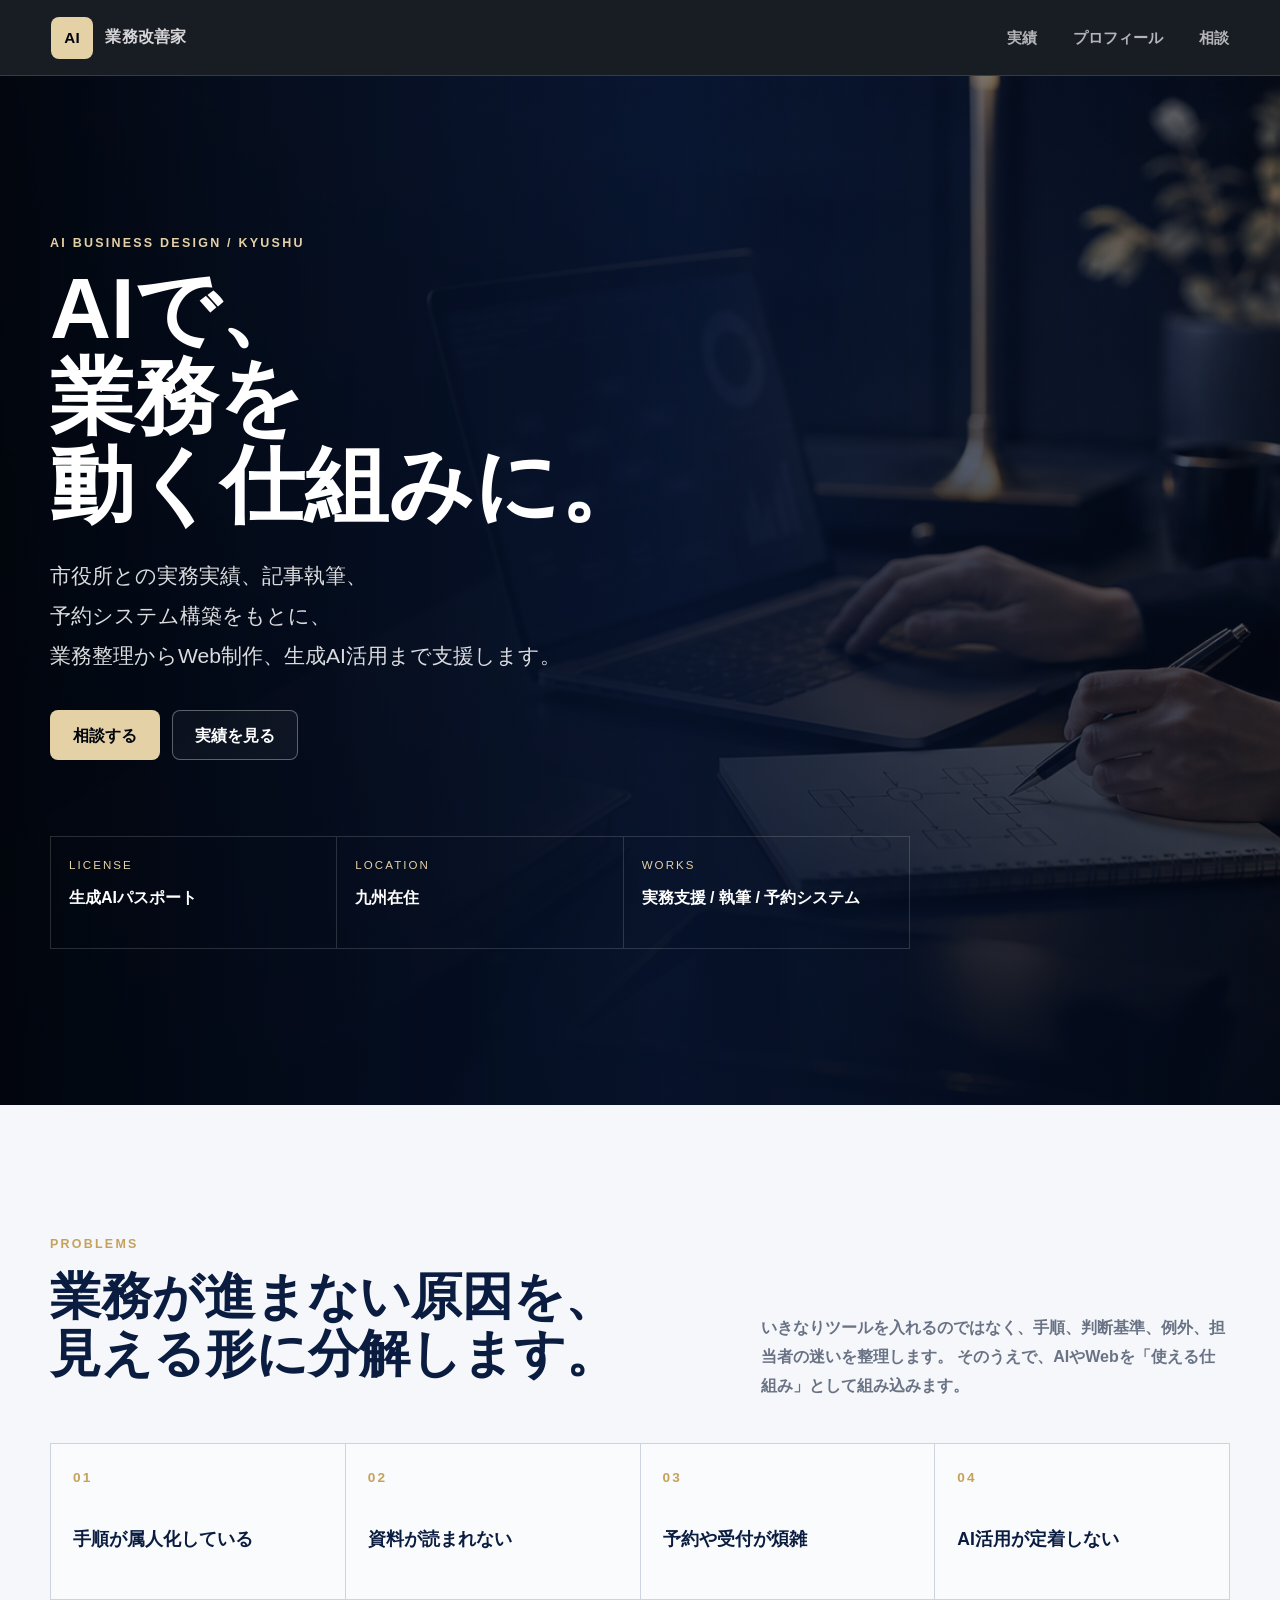
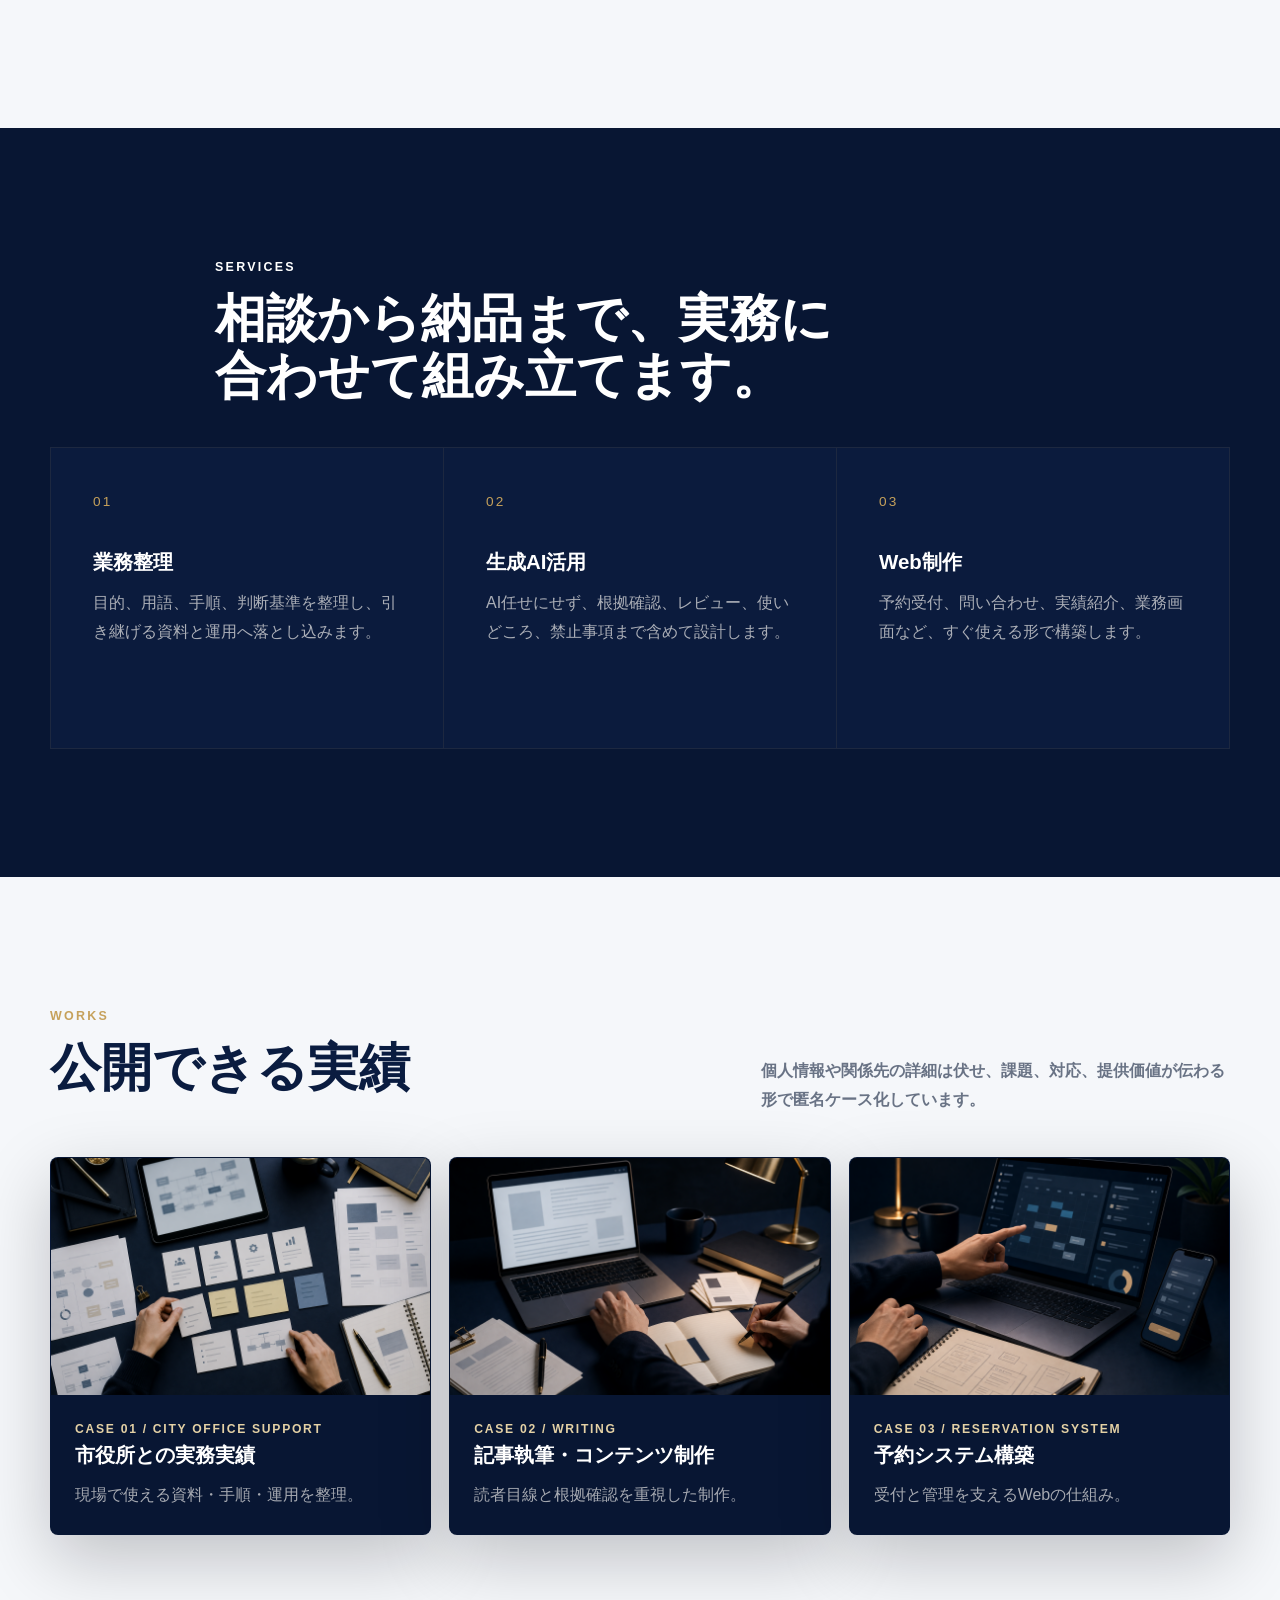
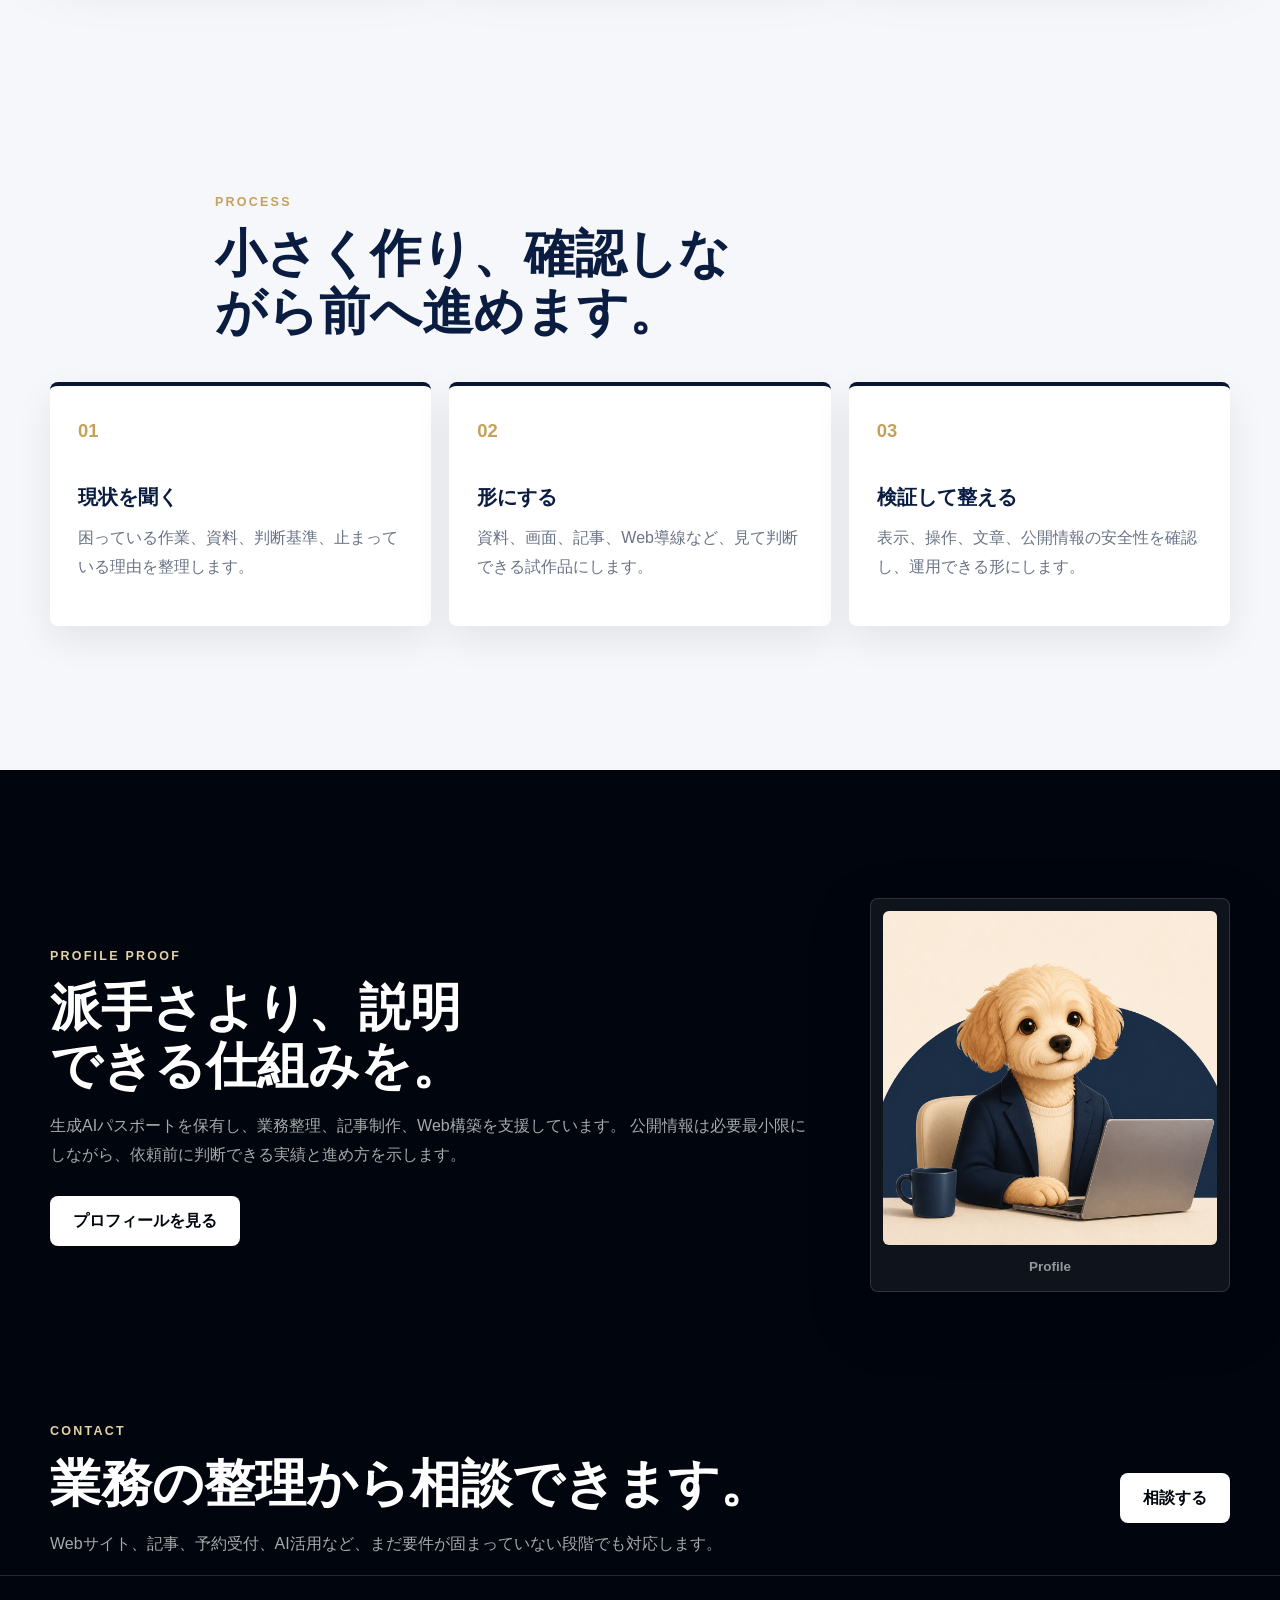
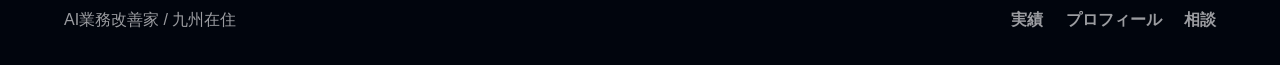
==== commit 9d2f34af: "Improve responsive typography and add profile placeholder" ====
--- a/index.html
+++ b/index.html
@@ -25,7 +25,11 @@
         <div class="hero-shade"></div>
         <div class="container hero-content">
           <p class="section-kicker light">AI Business Design / Kyushu</p>
-          <h1>AIで、<br>業務を<br>動く仕組みに。</h1>
+          <h1>
+            <span class="headline-line">AIで、</span>
+            <span class="headline-line">業務を</span>
+            <span class="headline-line keep-line">動く仕組みに。</span>
+          </h1>
           <p class="hero-copy">
             市役所との実務実績、記事執筆、<br>
             予約システム構築をもとに、<br>
@@ -157,15 +161,21 @@
 
       <section class="section profile-proof-section" aria-labelledby="profile-proof-title">
         <div class="container profile-proof">
-          <div>
+          <div class="profile-proof-copy">
             <p class="section-kicker light">Profile Proof</p>
             <h2 id="profile-proof-title">派手さより、説明できる仕組みを。</h2>
             <p>
               生成AIパスポートを保有し、業務整理、記事制作、Web構築を支援しています。
               公開情報は必要最小限にしながら、依頼前に判断できる実績と進め方を示します。
             </p>
+            <div class="profile-proof-actions">
+              <a class="button primary light" href="about/">プロフィールを見る</a>
+            </div>
           </div>
-          <a class="button primary light" href="about/">プロフィールを見る</a>
+          <figure class="profile-photo-card">
+            <img src="assets/profile-placeholder.png" alt="プロフィール写真の仮置き用キャラクター">
+            <figcaption>Profile</figcaption>
+          </figure>
         </div>
       </section>
 
--- a/assets/styles.css
+++ b/assets/styles.css
@@ -27,8 +27,9 @@
 body {
   margin: 0;
   color: var(--ink);
-  font-family: "Yu Gothic", "Hiragino Kaku Gothic ProN", "Meiryo", system-ui, sans-serif;
-  line-height: 1.75;
+  font-family: -apple-system, BlinkMacSystemFont, "Segoe UI", "Noto Sans JP", "Hiragino Sans", "Yu Gothic UI", "Yu Gothic", Meiryo, sans-serif;
+  line-height: 1.8;
+  font-weight: 500;
   background: var(--mist);
   overflow-x: hidden;
 }
@@ -120,15 +121,18 @@
 h2,
 h3 {
   letter-spacing: 0;
+  overflow-wrap: break-word;
+  text-wrap: balance;
+  word-break: normal;
 }
 
 h1 {
   max-width: 920px;
   margin-bottom: 26px;
   color: var(--white);
-  font-size: clamp(3rem, 7vw, 6.8rem);
-  line-height: 0.98;
-  font-weight: 900;
+  font-size: clamp(2.9rem, 6.6vw, 6.2rem);
+  line-height: 1.04;
+  font-weight: 800;
 }
 
 h2 {
@@ -145,13 +149,23 @@
 }
 
 p {
-  overflow-wrap: anywhere;
+  overflow-wrap: break-word;
+  text-wrap: pretty;
+  word-break: normal;
+}
+
+.headline-line {
+  display: block;
+}
+
+.keep-line {
+  white-space: nowrap;
 }
 
 .section-kicker {
   margin-bottom: 12px;
   color: var(--champagne);
-  font-family: Georgia, "Times New Roman", serif;
+  font-family: "Segoe UI", Arial, sans-serif;
   font-size: 0.78rem;
   font-weight: 700;
   letter-spacing: 0.18em;
@@ -194,9 +208,9 @@
   color: rgba(255, 255, 255, 0.86);
   font-size: clamp(1.05rem, 2vw, 1.32rem);
   line-height: 1.9;
-  line-break: anywhere;
-  overflow-wrap: anywhere;
-  word-break: break-all;
+  line-break: strict;
+  overflow-wrap: break-word;
+  word-break: normal;
 }
 
 .hero-actions,
@@ -261,7 +275,7 @@
 
 .hero-proof dt {
   color: var(--champagne-soft);
-  font-family: Georgia, "Times New Roman", serif;
+  font-family: "Segoe UI", Arial, sans-serif;
   font-size: 0.72rem;
   letter-spacing: 0.18em;
   text-transform: uppercase;
@@ -335,7 +349,7 @@
   display: block;
   margin-bottom: 34px;
   color: var(--champagne);
-  font-family: Georgia, "Times New Roman", serif;
+  font-family: "Segoe UI", Arial, sans-serif;
   font-size: 0.85rem;
   letter-spacing: 0.16em;
 }
@@ -406,7 +420,7 @@
 .tag {
   margin-bottom: 14px;
   color: var(--champagne-soft) !important;
-  font-family: Georgia, "Times New Roman", serif;
+  font-family: "Segoe UI", Arial, sans-serif;
   font-size: 0.76rem;
   font-weight: 700;
   letter-spacing: 0.14em;
@@ -434,7 +448,7 @@
   display: block;
   margin-bottom: 36px;
   color: var(--champagne);
-  font-family: Georgia, "Times New Roman", serif;
+  font-family: "Segoe UI", Arial, sans-serif;
   font-size: 1.15rem;
   font-weight: 900;
 }
@@ -452,13 +466,21 @@
 
 .profile-proof,
 .cta-inner {
-  display: flex;
   align-items: center;
   justify-content: space-between;
   gap: 28px;
 }
 
-.profile-proof > div,
+.profile-proof {
+  display: grid;
+  grid-template-columns: minmax(0, 1fr) minmax(240px, 360px);
+}
+
+.cta-inner {
+  display: flex;
+}
+
+.profile-proof-copy,
 .cta-inner > div {
   max-width: 760px;
 }
@@ -466,6 +488,34 @@
 .profile-proof p,
 .cta-inner p {
   color: rgba(215, 215, 217, 0.78);
+}
+
+.profile-proof-actions {
+  margin-top: 26px;
+}
+
+.profile-photo-card {
+  margin: 0;
+  padding: 12px;
+  background: rgba(255, 255, 255, 0.06);
+  border: 1px solid rgba(215, 215, 217, 0.16);
+  border-radius: 8px;
+  box-shadow: 0 24px 60px rgba(1, 5, 13, 0.28);
+}
+
+.profile-photo-card img {
+  width: 100%;
+  aspect-ratio: 1 / 1;
+  object-fit: cover;
+  border-radius: 6px;
+}
+
+.profile-photo-card figcaption {
+  margin-top: 10px;
+  color: rgba(215, 215, 217, 0.68);
+  font-size: 0.84rem;
+  font-weight: 700;
+  text-align: center;
 }
 
 .navy-section .split-heading > p,
@@ -516,9 +566,9 @@
 .page-hero h1 {
   color: var(--white);
   font-size: clamp(2.45rem, 5vw, 5.6rem);
-  line-break: anywhere;
-  overflow-wrap: anywhere;
-  word-break: break-all;
+  line-break: strict;
+  overflow-wrap: break-word;
+  word-break: normal;
 }
 
 .page-hero p {
@@ -530,7 +580,27 @@
   border-top: 1px solid rgba(215, 215, 217, 0.22);
   padding-top: 22px;
   max-width: 100%;
-  overflow-wrap: anywhere;
+  overflow-wrap: break-word;
+}
+
+.profile-hero-card {
+  display: grid;
+  grid-template-columns: 112px minmax(0, 1fr);
+  gap: 18px;
+  align-items: center;
+}
+
+.profile-hero-card img {
+  width: 112px;
+  aspect-ratio: 1 / 1;
+  object-fit: cover;
+  border: 1px solid rgba(215, 215, 217, 0.22);
+  border-radius: 8px;
+}
+
+.profile-hero-card p {
+  min-width: 0;
+  margin-bottom: 0;
 }
 
 .case-grid,
@@ -556,9 +626,9 @@
 .contact-card h2 {
   font-size: clamp(1.45rem, 4vw, 2.35rem);
   line-height: 1.22;
-  line-break: anywhere;
-  overflow-wrap: anywhere;
-  word-break: break-all;
+  line-break: strict;
+  overflow-wrap: break-word;
+  word-break: normal;
 }
 
 .case-panel + .case-panel {
@@ -610,7 +680,7 @@
 
 .meta-list dt {
   color: var(--champagne);
-  font-family: Georgia, "Times New Roman", serif;
+  font-family: "Segoe UI", Arial, sans-serif;
   font-size: 0.78rem;
   font-weight: 900;
   letter-spacing: 0.12em;
@@ -645,7 +715,6 @@
 @media (max-width: 900px) {
   .site-header,
   .site-footer,
-  .profile-proof,
   .cta-inner {
     align-items: flex-start;
     flex-direction: column;
@@ -653,6 +722,7 @@
 
   .split-heading,
   .page-hero-inner,
+  .profile-proof,
   .case-grid,
   .contact-layout,
   .about-layout {
@@ -704,7 +774,7 @@
   }
 
   h1 {
-    font-size: clamp(2.45rem, 14vw, 3.55rem);
+    font-size: clamp(2.25rem, 12vw, 3.25rem);
     line-height: 1.04;
   }
 
@@ -713,7 +783,8 @@
   }
 
   .page-hero h1 {
-    font-size: clamp(2.05rem, 10vw, 2.9rem);
+    font-size: clamp(1.9rem, 8vw, 2.35rem);
+    line-height: 1.12;
   }
 
   .case-panel h2,
@@ -723,6 +794,15 @@
 
   .hero-copy {
     font-size: 1rem;
+  }
+
+  .profile-hero-card {
+    grid-template-columns: 1fr;
+    gap: 16px;
+  }
+
+  .profile-hero-card img {
+    width: 112px;
   }
 
   .button {
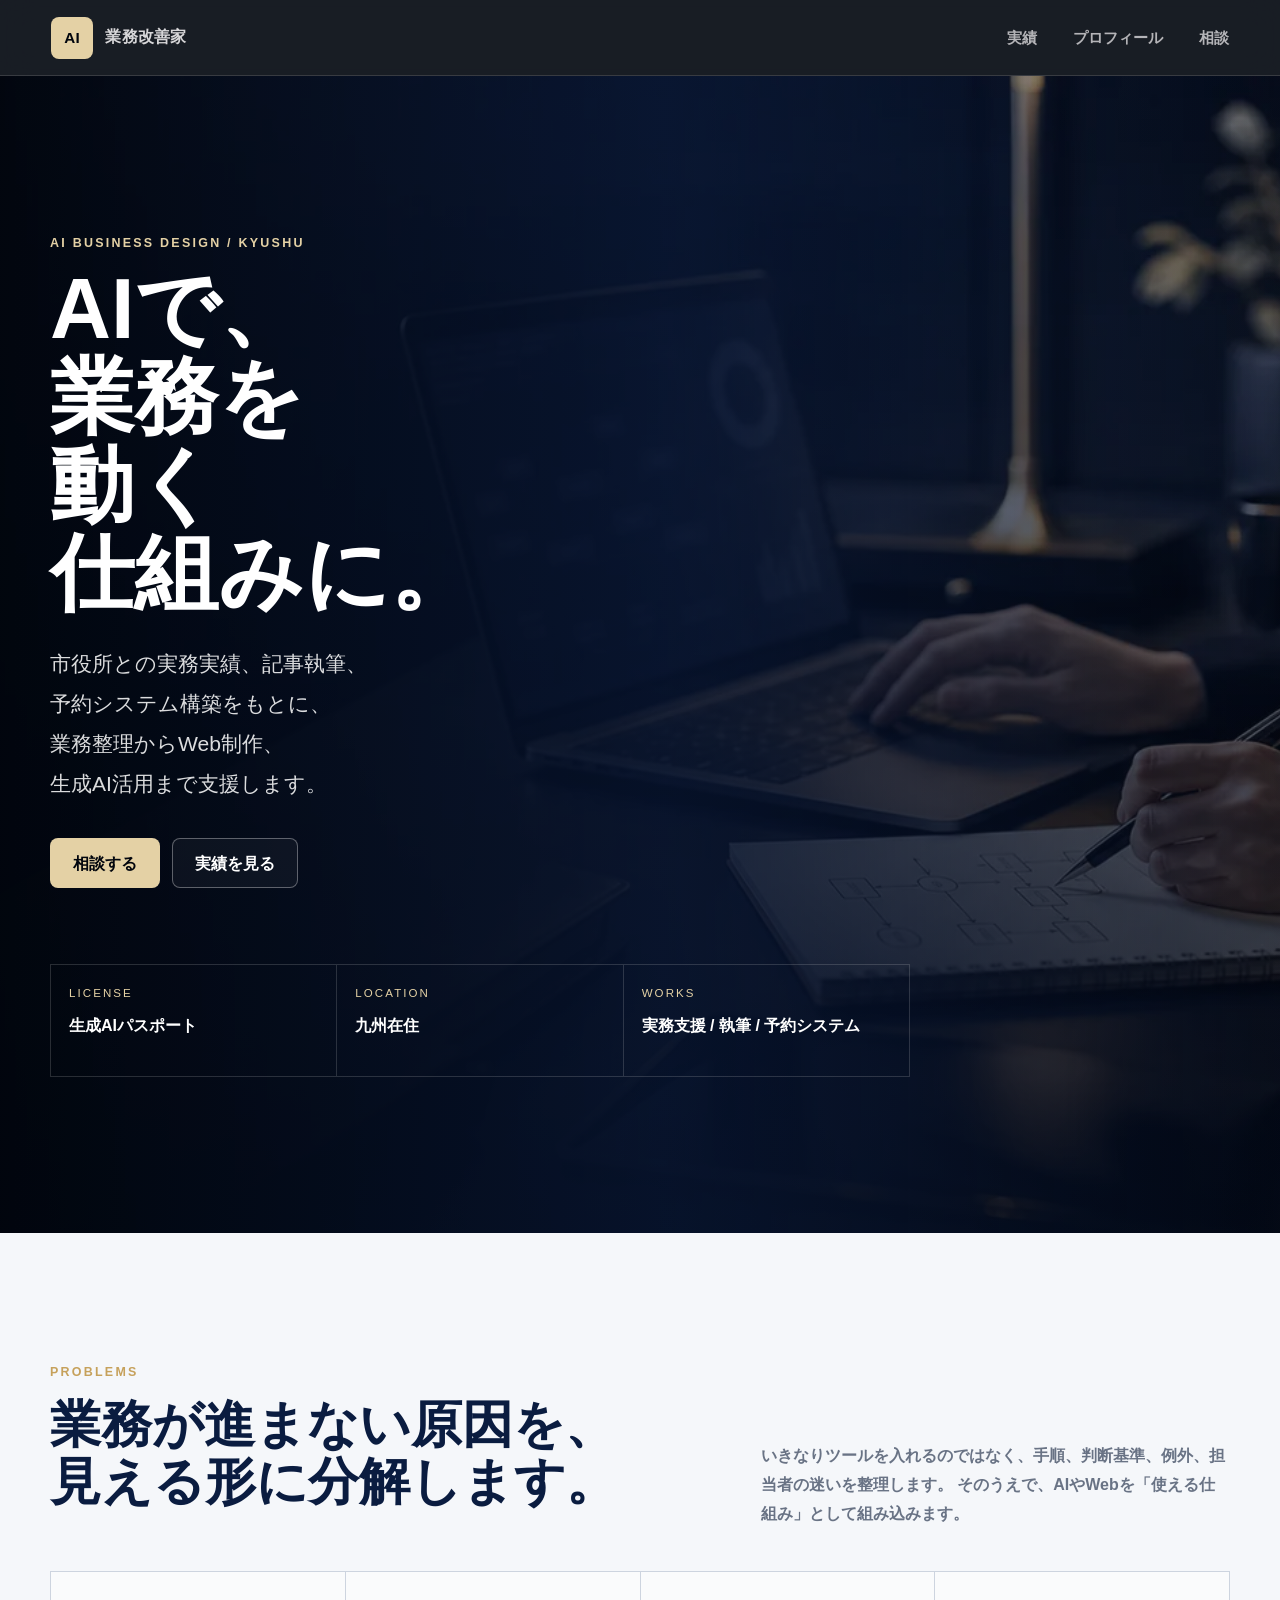
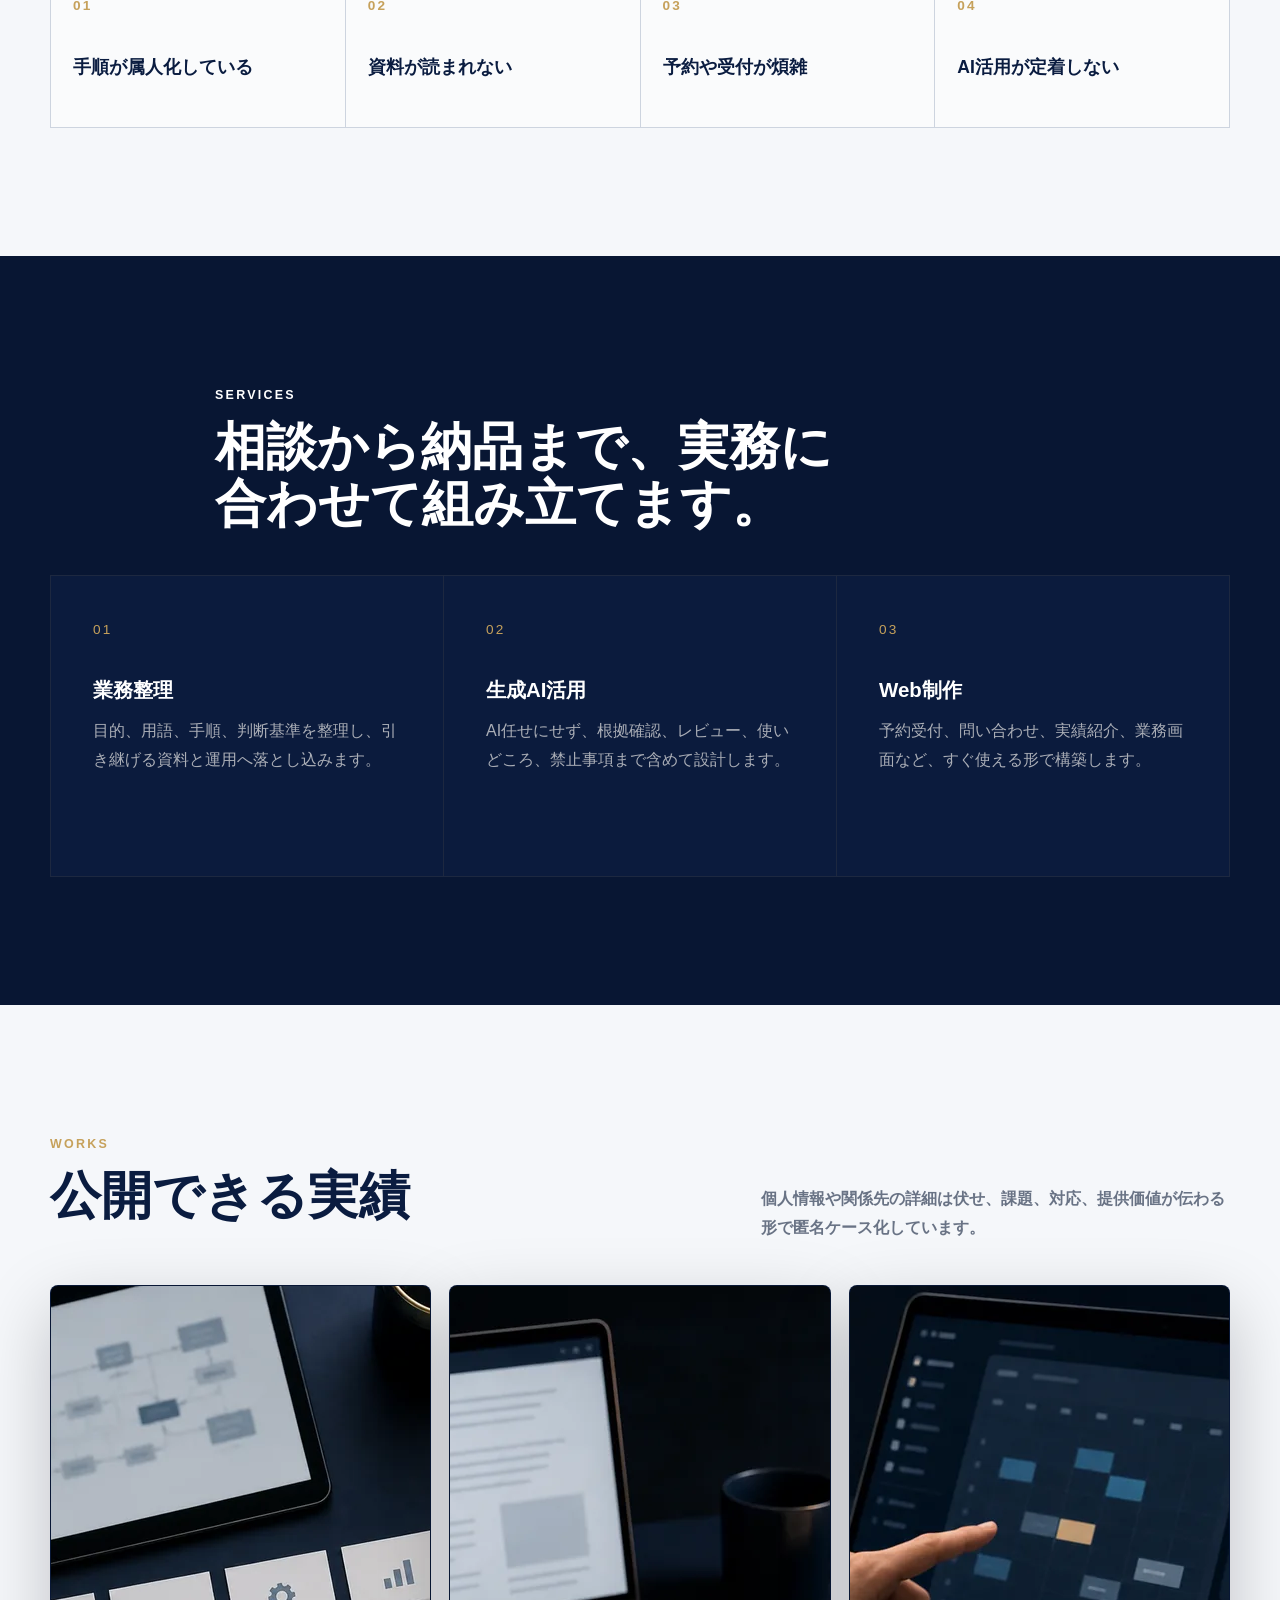
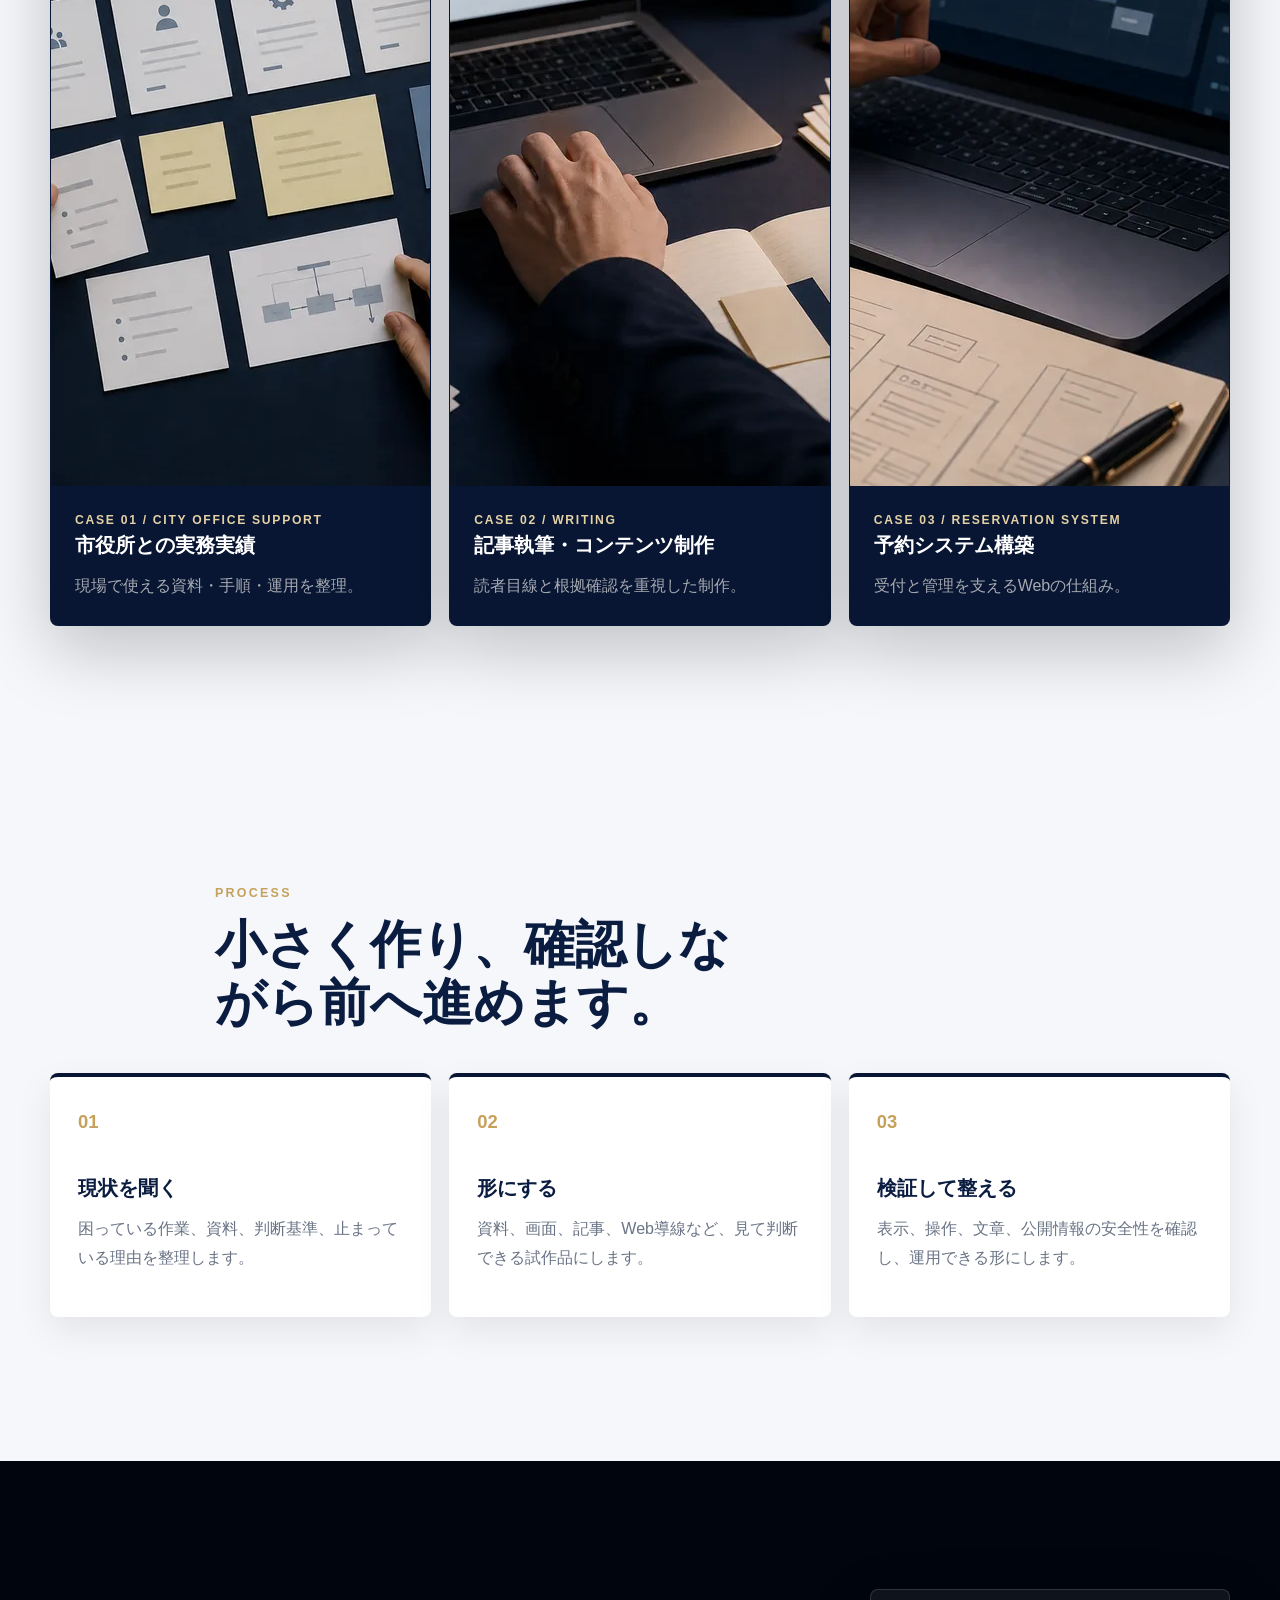
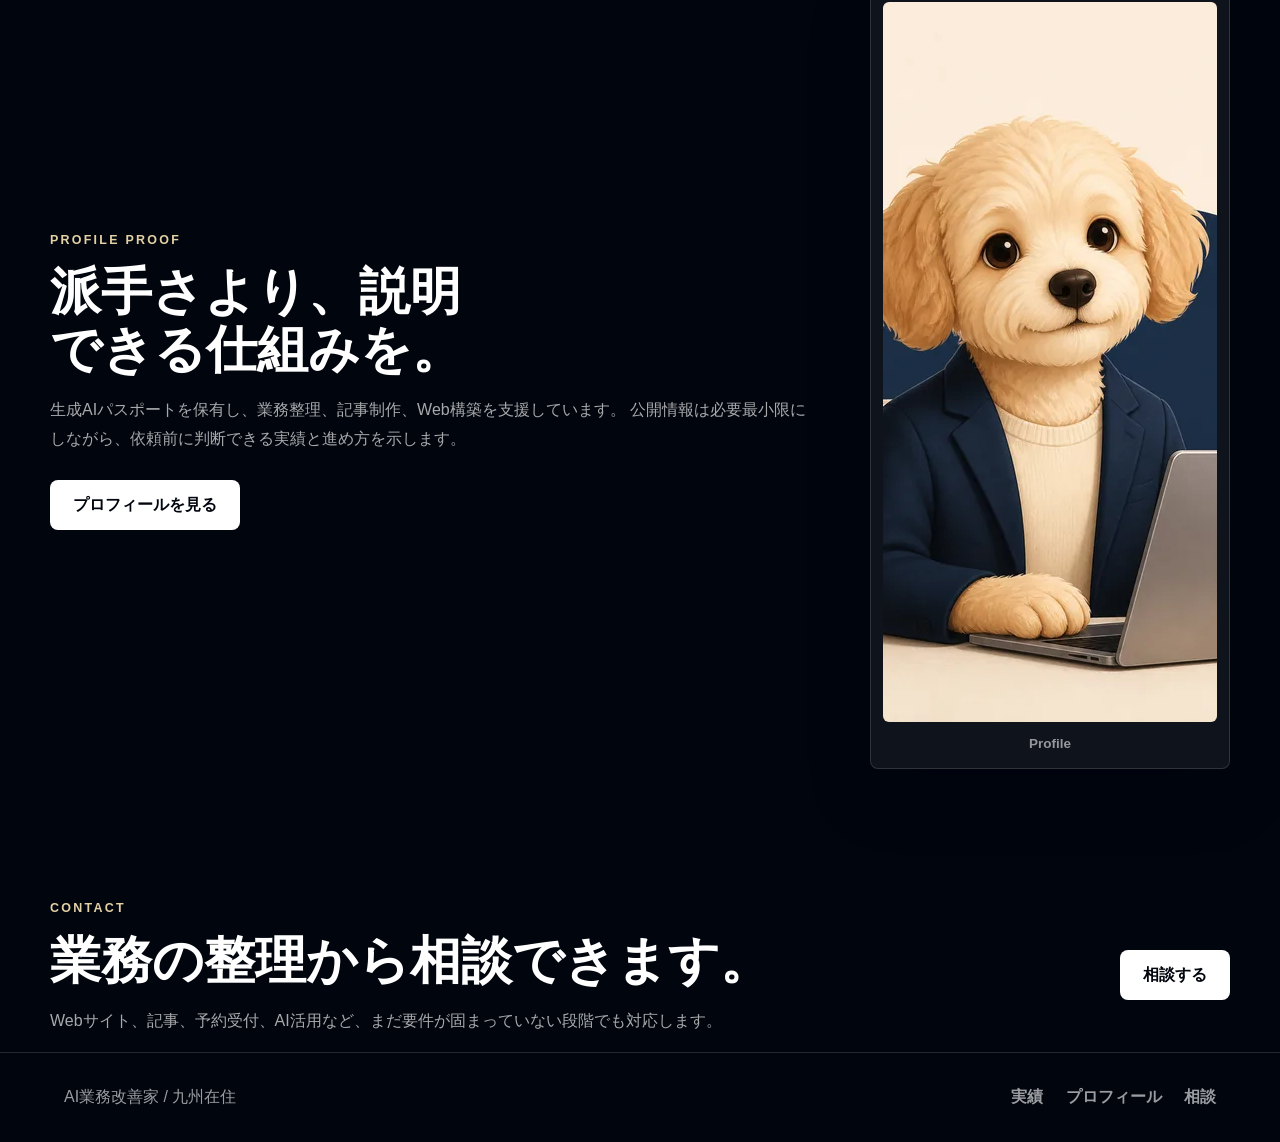
==== commit 1a9db376: "Fix narrow mobile layout and optimize images" ====
--- a/index.html
+++ b/index.html
@@ -28,12 +28,14 @@
           <h1>
             <span class="headline-line">AIで、</span>
             <span class="headline-line">業務を</span>
-            <span class="headline-line keep-line">動く仕組みに。</span>
+            <span class="headline-line">動く</span>
+            <span class="headline-line keep-line">仕組みに。</span>
           </h1>
           <p class="hero-copy">
             市役所との実務実績、記事執筆、<br>
             予約システム構築をもとに、<br>
-            業務整理からWeb制作、生成AI活用まで支援します。
+            業務整理からWeb制作、<br>
+            生成AI活用まで支援します。
           </p>
           <div class="hero-actions" aria-label="主要アクション">
             <a class="button primary" href="contact/">相談する</a>
@@ -109,7 +111,7 @@
         </div>
         <div class="container visual-card-grid">
           <a class="visual-card" href="works/city-office-support/">
-            <img src="assets/work-office-flow.png" alt="業務整理を表すプロセスカードと資料">
+            <img src="assets/work-office-flow.webp" alt="業務整理を表すプロセスカードと資料" width="1200" height="800" loading="lazy" decoding="async">
             <div>
               <p class="tag">Case 01 / City Office Support</p>
               <h3>市役所との実務実績</h3>
@@ -117,7 +119,7 @@
             </div>
           </a>
           <a class="visual-card" href="works/writing/">
-            <img src="assets/work-writing-desk.png" alt="記事執筆を表すノートとラップトップ">
+            <img src="assets/work-writing-desk.webp" alt="記事執筆を表すノートとラップトップ" width="1200" height="800" loading="lazy" decoding="async">
             <div>
               <p class="tag">Case 02 / Writing</p>
               <h3>記事執筆・コンテンツ制作</h3>
@@ -125,7 +127,7 @@
             </div>
           </a>
           <a class="visual-card" href="works/reservation-system/">
-            <img src="assets/work-reservation-system.png" alt="予約システムを表す抽象的な管理画面">
+            <img src="assets/work-reservation-system.webp" alt="予約システムを表す抽象的な管理画面" width="1200" height="800" loading="lazy" decoding="async">
             <div>
               <p class="tag">Case 03 / Reservation System</p>
               <h3>予約システム構築</h3>
@@ -173,7 +175,7 @@
             </div>
           </div>
           <figure class="profile-photo-card">
-            <img src="assets/profile-placeholder.png" alt="プロフィール写真の仮置き用キャラクター">
+            <img src="assets/profile-placeholder.webp" alt="プロフィールアイコン" width="720" height="720" loading="lazy" decoding="async">
             <figcaption>Profile</figcaption>
           </figure>
         </div>
--- a/assets/styles.css
+++ b/assets/styles.css
@@ -185,7 +185,7 @@
 }
 
 .hero-home {
-  background: url("hero-ai-consulting.png") center / cover no-repeat;
+  background: url("hero-ai-consulting.webp") center / cover no-repeat;
 }
 
 .hero-shade {
@@ -592,6 +592,7 @@
 
 .profile-hero-card img {
   width: 112px;
+  height: 112px;
   aspect-ratio: 1 / 1;
   object-fit: cover;
   border: 1px solid rgba(215, 215, 217, 0.22);
@@ -753,20 +754,32 @@
   }
 
   .site-header {
+    align-items: stretch;
+    gap: 14px;
     padding-inline: 16px;
   }
 
+  .brand {
+    align-self: flex-start;
+  }
+
   .site-nav {
-    display: grid;
-    grid-template-columns: repeat(3, minmax(0, 1fr));
-    width: 100%;
-    gap: 4px;
-    text-align: center;
+    display: flex;
+    flex-wrap: wrap;
+    justify-content: flex-start;
+    width: auto;
+    max-width: 100%;
+    gap: 8px 28px;
+    text-align: left;
+    font-size: 0.88rem;
   }
 
   .site-nav a {
     min-width: 0;
+    overflow: hidden;
+    text-overflow: clip;
     white-space: nowrap;
+    padding-inline: 2px;
   }
 
   .hero-content {
@@ -803,6 +816,7 @@
 
   .profile-hero-card img {
     width: 112px;
+    height: 112px;
   }
 
   .button {
@@ -816,3 +830,48 @@
     min-height: auto;
   }
 }
+
+@media (max-width: 360px) {
+  .container {
+    width: min(100% - 24px, 1180px);
+  }
+
+  .site-header {
+    padding-inline: 12px;
+  }
+
+  .brand {
+    gap: 10px;
+  }
+
+  .brand-mark {
+    width: 38px;
+    height: 38px;
+  }
+
+  .brand-text,
+  .site-nav {
+    font-size: 0.82rem;
+  }
+
+  .site-nav {
+    gap: 8px 22px;
+  }
+
+  .keep-line {
+    white-space: normal;
+  }
+
+  h1 {
+    font-size: clamp(2rem, 11vw, 2.55rem);
+  }
+
+  .page-hero h1 {
+    font-size: clamp(1.75rem, 8vw, 2.15rem);
+  }
+
+  .hero-copy,
+  .page-hero p {
+    font-size: 0.94rem;
+  }
+}
